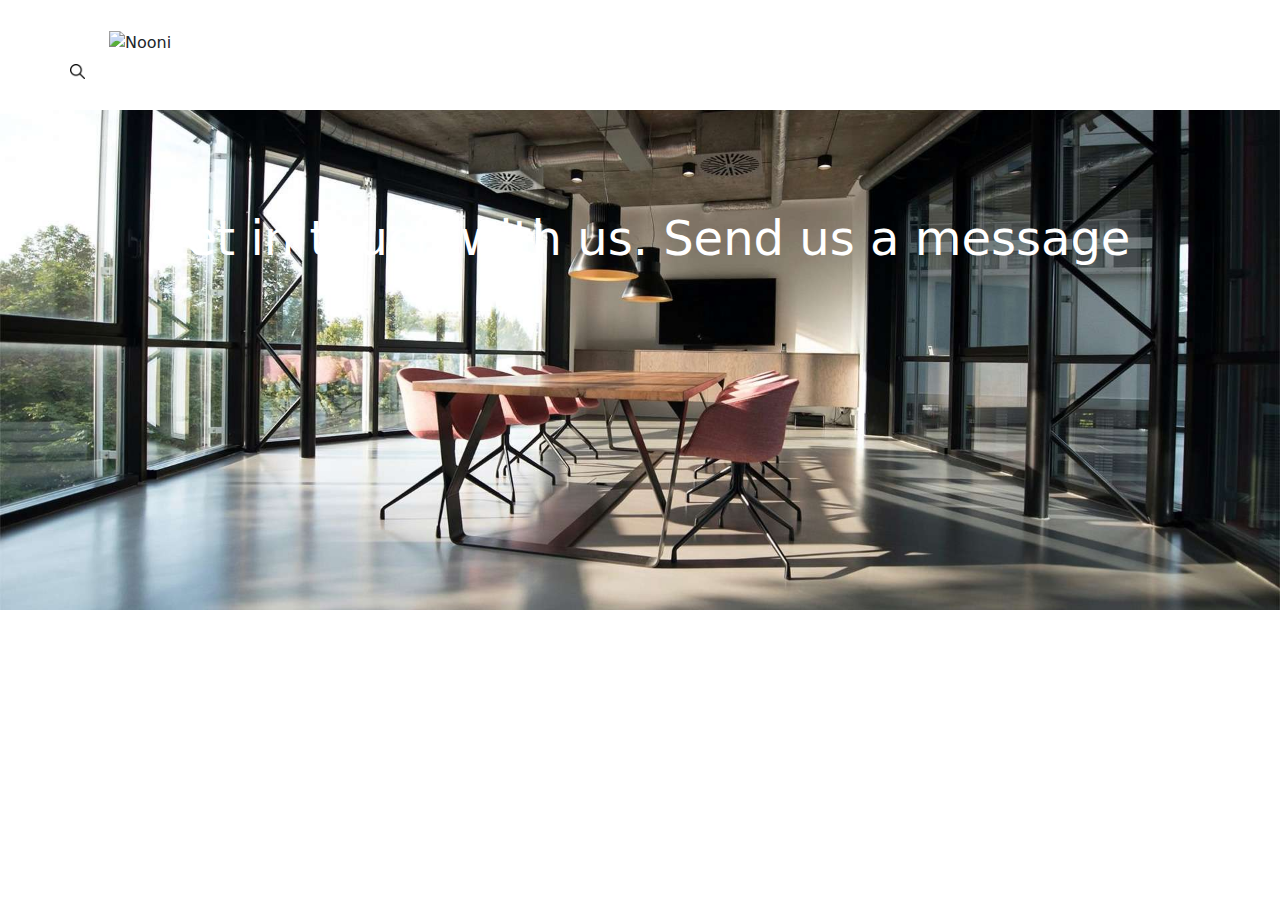
==== index.html @ 70a3d299 "first commit" ====
<!DOCTYPE html>
<html lang="en">

<head>
    <meta charset="UTF-8">
    <meta name="viewport" content="width=device-width, initial-scale=1.0">
    <title>this is my first page</title>
   
    <link href="https://cdn.jsdelivr.net/npm/bootstrap@5.3.3/dist/css/bootstrap.min.css" rel="stylesheet" integrity="sha384-QWTKZyjpPEjISv5WaRU9OFeRpok6YctnYmDr5pNlyT2bRjXh0JMhjY6hW+ALEwIH" crossorigin="anonymous">
    <script src="https://cdn.jsdelivr.net/npm/bootstrap@5.3.3/dist/js/bootstrap.bundle.min.js" integrity="sha384-YvpcrYf0tY3lHB60NNkmXc5s9fDVZLESaAA55NDzOxhy9GkcIdslK1eN7N6jIeHz" crossorigin="anonymous"></script>
    <link
    rel="stylesheet"
    href="https://cdnjs.cloudflare.com/ajax/libs/animate.css/4.1.1/animate.min.css" />
   <link rel="stylesheet" href="./assets/golobil.css">
    <link rel="stylesheet" href="./assets/index.css">
</head>
    <body >
        <!-- header start -->
          <div class="header-middle">
            <header class=" container d-flex gap-4 " style="padding: 31px 0; " >    
              <!--header left--> 
              <div class="header-left ">
                  <!--menu-icon start-->
                  <div class="menu-icon ">
                    <img src="./menu-iconassets/imgs/menu.png" style="width: 15;" alt=""

                     data-bs-toggle="offcanvas"
                      href="#offcanvasExample" 
                      role="button"
                       aria-controls="offcanvasExample" >
                   
                     <!-- </a> Link with href</a>  -->
                     
                     <div class="offcanvas offcanvas-start" 
                     style="padding: 190px 68px 190px 68px;"
                      tabindex="-1" 
                      id="offcanvasExample"
                       aria-labelledby="offcanvasExampleLabel position-static">
       
                         <nav>
                           <a href="">Home</a>
                           <a href="">Shop</a>
                           <a href="">product</a>
                           <a href="">about us</a>
                           <a href="">contact us</a>
                       </nav>
                     </div>
                  </div>
                  <!--menu-icon end-->
      
                    <!--search start-->
                    <div class="search-icon">
                      <img src="./assets/imgs/loupe.png "width="15" height="15" class="mt-2"
                      
                      type="button"
                       data-bs-toggle="offcanvas" 
                       data-bs-target="#offcanvasRight"
                        aria-controls="offcanvasRight">
                     
                      <div class="offcanvas offcanvas-end d-flex " style="padding: 50px;"  tabindex="-1" id="offcanvasRight" aria-labelledby="offcanvasRightLabel">
                        <div class="offcanvas-header">
                          <h5 class="offcanvas-title " id="offcanvasRightLabel">Search for products (0)</h5>
                          <button type="button" class="btn-close"  data-bs-dismiss="offcanvas" aria-label="Close"></button>
                        </div>
                        <div class="offcanvas-body " >
                          <input type="text" class=""  style="width: 100%;"
                           placeholder="Search for products..." >
                        </div>
                      </div>
                    </div>
                   
                   <!--search end-->
              </div>
            
    
                  <!--h1 > nooni-->
                  <img src="https://nooni-be87.kxcdn.com/nooni/wp-content/themes/nooni/images/logo.png"width="100" alt="Nooni" title="Nooni" class="normal-logo">
    
            </header>
             <!-- header end -->
          </div>
      

            <!--section one start-->
            <div class="col-12 position-absolute  " id="sectionOne" style="height: 500px;">
                <h2 class="d-flex justify-content-center position-static" style="color: rgb(255, 255, 255) ; font-size: 48px;;padding: 100px;"  >Get in touch with us. Send us a message</h2>
            </div>
    </body>
</html>
but
---- assets/golobil.css ----
@import url('https://fonts.googleapis.com/css2?family=Inter:ital,opsz,wght@0,14..32,100..900;1,14..32,100..900&display=swap');

*{
margin: 0;
padding: 0;
box-sizing: border-box;
}
body{
    min-height: 100vh;
}
---- assets/index.css ----
#sectionOne{
    background-image: url(../assets/imgs/about-2.jpg);
    background-size: cover;
    background-position: 50%;
    background-repeat: no-repeat;
}
#offcanvasRightLabel{
    font-size: 15px;
    font-family: Inter;
}
nav{
    display: flex;
    flex-direction: column;
    flex-wrap: wrap;
    align-content: flex-start;
    gap: 20px;
    font-family: "Inter", serif;
    color: rgb(163, 23, 23);
    font-size: 24px;

}
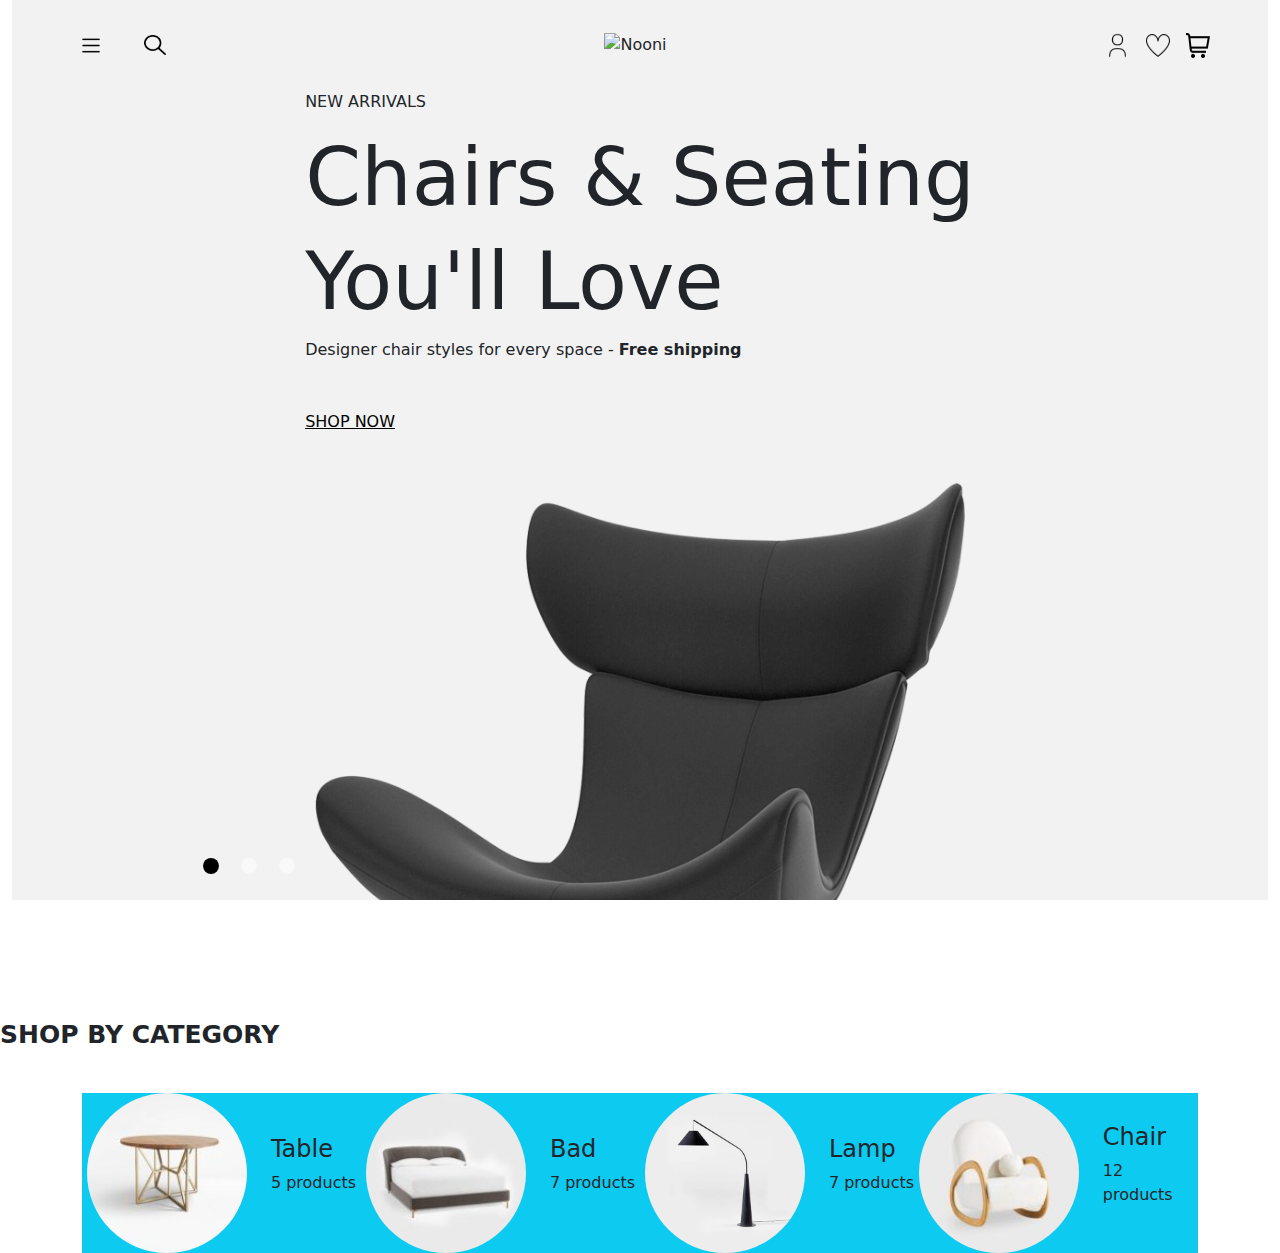
==== commit 71319efe: "commit" ====
--- a/index.html
+++ b/index.html
@@ -15,29 +15,31 @@
     <link rel="stylesheet" href="./assets/index.css">
 </head>
     <body >
+      <div class="top container-fluid col-12">
+
         <!-- header start -->
-          <div class="header-middle">
-            <header class=" container d-flex gap-4 " style="padding: 31px 0; " >    
+          <div class="header-middle d-flex flex-wrap " style="background-color: #f2f2f2;"  >
+            <header class=" container d-flex align-items-center justify-content-between gap-4 " style="padding: 31px 0; position: sticky; width: 100%; height: 10vh; z-index: 50;" >    
               <!--header left--> 
-              <div class="header-left ">
+              <div class="header-left d-flex " style="gap: 2rem;">
                   <!--menu-icon start-->
-                  <div class="menu-icon ">
-                    <img src="./menu-iconassets/imgs/menu.png" style="width: 15;" alt=""
+                  <div class="menu-icon  ">
+                    <img src="./assets/imgs/menu.png" width="42" height="37" alt=""
 
                      data-bs-toggle="offcanvas"
-                      href="#offcanvasExample" 
+                      href="#offcanvasExample"  
                       role="button"
                        aria-controls="offcanvasExample" >
                    
                      <!-- </a> Link with href</a>  -->
                      
                      <div class="offcanvas offcanvas-start" 
-                     style="padding: 190px 68px 190px 68px;"
+                     style="padding: 190px 68px 190px 68px; z-index: 5000;"
                       tabindex="-1" 
                       id="offcanvasExample"
                        aria-labelledby="offcanvasExampleLabel position-static">
        
-                         <nav>
+                         <nav class="text-decoration-none">
                            <a href="">Home</a>
                            <a href="">Shop</a>
                            <a href="">product</a>
@@ -50,7 +52,7 @@
       
                     <!--search start-->
                     <div class="search-icon">
-                      <img src="./assets/imgs/loupe.png "width="15" height="15" class="mt-2"
+                      <img src="./assets/imgs/loupe.png "width="22" height="20" class="mt-2"
                       
                       type="button"
                        data-bs-toggle="offcanvas" 
@@ -71,20 +73,177 @@
                    
                    <!--search end-->
               </div>
+                  <!--header left end-->
+
+                 <!--h1 > nooni-->
+                 <div class="logo">
+                  <img src="https://nooni-be87.kxcdn.com/nooni/wp-content/themes/nooni/images/logo.png"width="160px" alt="Nooni" title="Nooni" class="">
+
+                </div>
+                  <!--header right--> 
+                  <div class="header-right d-flex" style="gap: 1rem;">
             
-    
-                  <!--h1 > nooni-->
-                  <img src="https://nooni-be87.kxcdn.com/nooni/wp-content/themes/nooni/images/logo.png"width="100" alt="Nooni" title="Nooni" class="normal-logo">
-    
+                    <div class="account-control">
+                      <img src="./assets/imgs/user.png" style="width: 25px;" 
+                      
+                       class="dropdown"
+                       type="" class="" 
+                        data-bs-toggle="dropdown" 
+                        aria-expanded="false"
+                         data-bs-auto-close="outside"
+
+                        data-bs-toggle="dropdown" 
+                        aria-expanded="false"
+                         data-bs-auto-close="outside">
+
+                    
+                        <form class="dropdown-menu p-4">
+                          <div class="mb-2">
+                            <label for="exampleDropdownFormEmail2" class="form-label "></label>
+                            <input type="email" class="form-control" id="exampleDropdownFormEmail2" placeholder="Username or email address">
+                          </div>
+                          <div class="mb-2">
+                            <label for="exampleDropdownFormPassword2" class="form-label"></label>
+                            <input type="password" class="form-control" id="exampleDropdownFormPassword2" placeholder="Password">
+                          </div>
+                          <div class="mb-2 d-flex align-items-center justify-content-between">
+                            <button type="submit" class="btn btn-dark sign-in">Sign in</button>
+                            <div class="form-check" style="padding-left: 4rem;">
+                              <input type="checkbox" class="form-check-input p-2" id="dropdownCheck2">
+                              <label class="form-check-label p-0" for="dropdownCheck2">
+                                Remember me
+                              </label>
+                            </div>
+                          </div>
+                        </form>  
+                      </div>
+                      <img src="./assets/imgs/heart.png" alt="">
+                      <img src="./assets/imgs/shopping-cart.png" alt="">
+                    </div>
+                 
             </header>
+        
+          </div>
              <!-- header end -->
+              <!--sectionOne start -->
+             <div class="  sectionOne col-12 " style="background-color: #f2f2f2; height: 90vh; margin-bottom: 120px;" >
+              <div id="carouselExampleIndicators" class="  container-fluid  carousel slide " style="height: 100%; ">
+                <div class="carousel-indicators gap-3 ">
+                  <button type="button" data-bs-target="#carouselExampleIndicators" data-bs-slide-to="0" class="active" aria-current="true" aria-label="Slide 1"></button>
+                  <button type="button" data-bs-target="#carouselExampleIndicators" data-bs-slide-to="1" aria-label="Slide 2"></button>
+                  <button type="button" data-bs-target="#carouselExampleIndicators" data-bs-slide-to="2" aria-label="Slide 3"></button>
+                </div>
+                <div class="carousel-inner col-12 " style="height: 100%;" >
+                  <div class="carousel-item active" style="height: 100%;">
+                    <div class="col-12   d-flex flex-wrap align-items-center justify-content-center gap-5 " style="background-color: #f2f2f2; height: 100%;" > 
+                      <div class="leftDiv " style="background-color: #f2f2f2;">
+                        <p>NEW ARRIVALS</p>
+                        <H1 style="font-size: 5rem;">Chairs & Seating </H1> <h1 style="font-size: 5rem;">You'll Love</h1>
+                        <p style="margin-bottom: 3rem;">Designer chair styles for every space - <span style="font-weight: 700;">Free shipping</span></p>
+                        <a href="" style="color: black;">SHOP  NOW</a>
+                      </div>
+                      
+
+                        <img  style="height: 636px; object-fit: contain;" src="./assets/imgs/slide-1-home1-2.png" alt="">
+              
+                    </div>
+                    <!-- <img src="..." class="d-block w-100" alt="..."> -->
+                  </div>
+                  <div class="carousel-item" style="height: 100%;">
+                    <div class="col-12  bg-danger d-flex flex-wrap align-items-center justify-content-center gap-5 " style="height: 100%;"> 
+                      <div class="liftDiv2 bg-info">
+                        <p>SALE OFF 30 %</p>
+                        <H1 style="font-size: 5rem;">Lamps & Lighting </H1> <h1 style="font-size: 5rem;">Great Low prices</h1>
+                        <p style="margin-bottom: 3rem;">free standard shipping <span style="font-weight: 700;">with $35</span></p>
+                        <a href="" style="color: black;">SHOP  NOW</a>
+                      </div>
+                      <img style="height: 681px; object-fit: contain;" src="./assets/imgs/slide-2-home1-1.png" alt="">
+                    </div>
+                 
+                  </div>
+                  <div class="carousel-item" style="height: 100%;">
+                    <div class="col-12  bg-danger d-flex flex-wrap align-items-center justify-content-center gap-5 " style="height: 100%;"> 
+                      <div class="liftDiv3 bg-info">
+                        <p>SALE OFF 25 %</p>
+                        <H1 style="font-size: 5rem;">Discover Living </H1> <h1 style="font-size: 5rem;">Room Tables</h1>
+                        <p style="margin-bottom: 3rem;">free standard shipping <span style="font-weight: 700;">with $45</span></p>
+                        <a href="" style="color: black;">SHOP  NOW</a>
+                      </div>
+                      <img style="height: 420px; object-fit: contain;" src="./assets/imgs/slide-3-home1-1.png" alt="">
+                    </div>
+                    <!-- <img src="..." class="d-block w-100" alt="..."> -->
+                  </div>
+                </div>
+              
+              </div>
+            </div>
+            <!--sectionOne end -->
+      </div>
+             <!--sectionTOW start -->
+             <div class="sectionTow  " >
+             <!-- <div class="h3">  <h3>SHOP BY CATEGORY</h3>  </div> -->
+              <h1 style="margin-bottom: 43px; font-size: 25px; font-weight: 700;">SHOP BY CATEGORY</h1>
+
+         <div class="container">
+          <div class=" d-flex align-items-center justify-content-center flex-wrap bg-info">
+            <div class="col-4 col-md-3 ">
+             <div class="table d-flex align-items-center justify-content-center m-0 gap-4">
+               <img src="./assets/imgs/table-150x150.jpg" alt="" style="  border-radius: 50%; width: 160px; ">
+              <div>
+               <h4>Table</h4>
+               <p> 5 products</p>
+              </div>
+               
+             </div>
+            </div>
+          <div class="col-4 col-md-3">
+           <div class="Bed d-flex align-items-center justify-content-center  gap-4">
+             <img src="./assets/imgs/bed-150x150.jpg" alt="" style="border-radius: 50%; width: 160px; ">
+            <div>
+             <h4>Bad</h4>
+             <p> 7 products</p>
+            </div>
+             
+           </div>
           </div>
-      
-
-            <!--section one start-->
-            <div class="col-12 position-absolute  " id="sectionOne" style="height: 500px;">
-                <h2 class="d-flex justify-content-center position-static" style="color: rgb(255, 255, 255) ; font-size: 48px;;padding: 100px;"  >Get in touch with us. Send us a message</h2>
-            </div>
+          <div class="col-4 col-md-3">
+           <div class="lamp d-flex align-items-center justify-content-center  gap-4">
+             <img src="./assets/imgs/lamp-1.jpg" alt="" style="border-radius: 50%; width: 160px; ">
+             <div>
+               <h4>Lamp</h4>
+             <p>7 products</p>
+             </div>
+             
+           </div>
+          </div>
+        <div class="col-4 col-md-3">
+         <div class="chair d-flex align-items-center justify-content-center gap-4">
+           <img src="./assets/imgs/chair-1-150x150.jpg" alt="" style="border-radius: 50%; width: 160px; ">
+           <div>
+             <h4>Chair</h4>
+           <p>12 products</p>
+           </div>
+           
+         </div>   
+        </div>
+            </div>
+         </div>
+              
+             </div>
+               <!--sectionTOW end -->
+
+               <!--sectionThree start -->
+             <section class="sectionthree bg-info container d-flex">
+              <div class="left">
+                <div class="topleft">
+
+                </div>
+
+                <div class="botoonleft"></div>
+              </div>
+
+              <div class="right"></div>
+             </section>
     </body>
 </html>
-but+
--- a/assets/index.css
+++ b/assets/index.css
@@ -17,6 +17,16 @@
     font-family: "Inter", serif;
     color: rgb(163, 23, 23);
     font-size: 24px;
-
 }
 
+.carousel-indicators{justify-content: flex-start !important;}
+
+.carousel-indicators button {
+ width: 1rem !important;
+ height: 1rem !important;
+ border-radius: 50% !important;
+}
+
+.carousel-indicators button.active{
+    background-color: black !important;
+}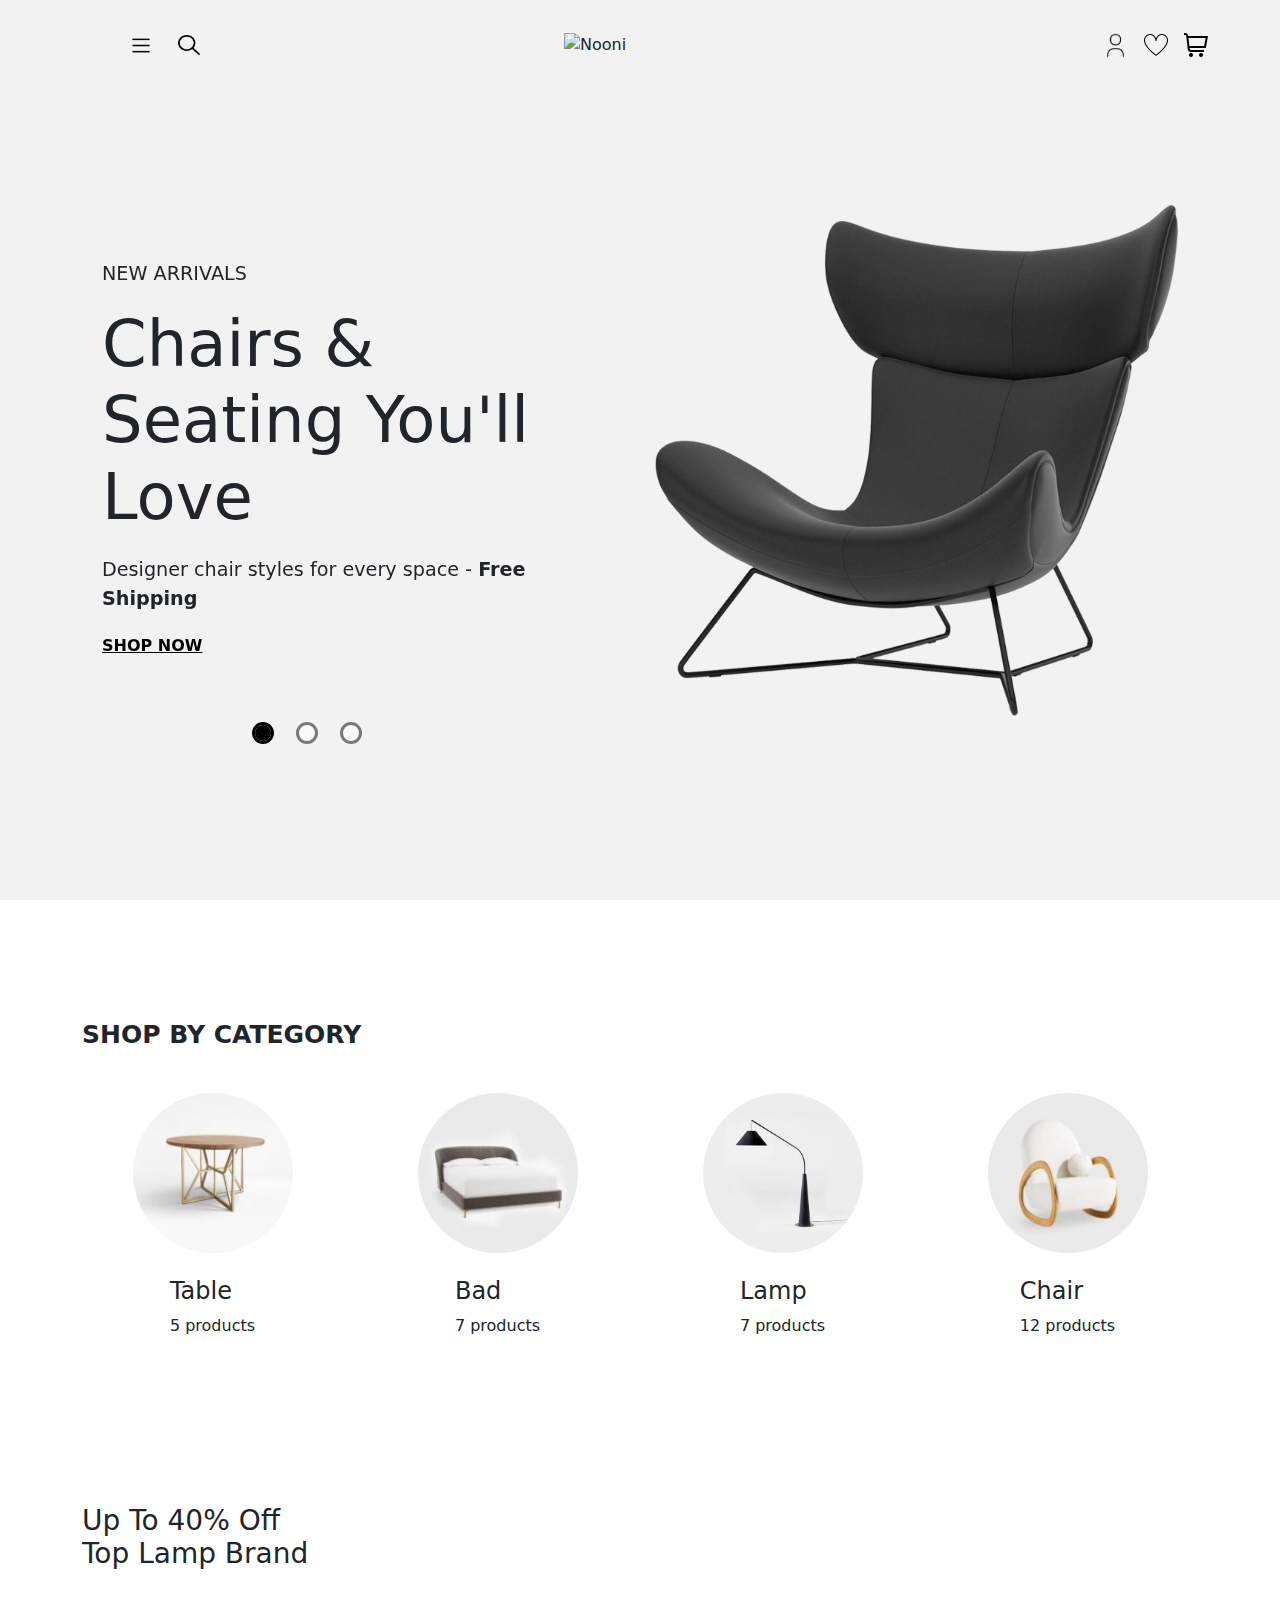
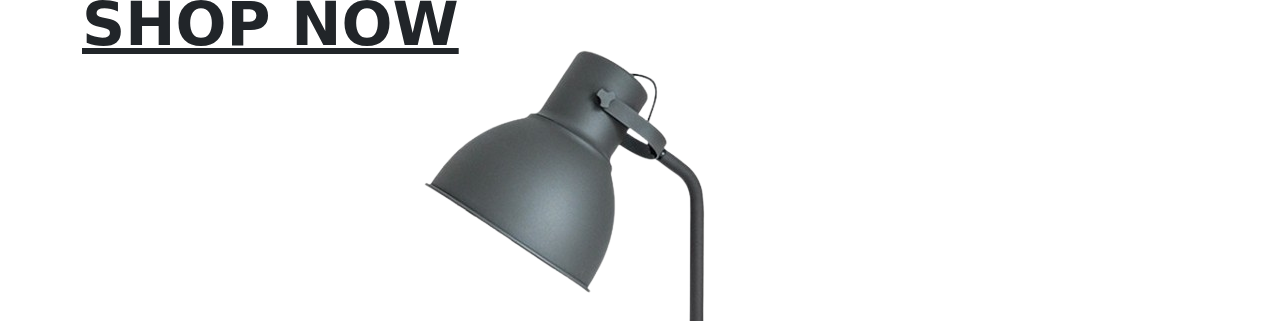
==== commit 013d54a4: "laft" ====
--- a/index.html
+++ b/index.html
@@ -1,249 +1,402 @@
 <!DOCTYPE html>
 <html lang="en">
-
-<head>
-    <meta charset="UTF-8">
-    <meta name="viewport" content="width=device-width, initial-scale=1.0">
+  <head>
+    <meta charset="UTF-8" />
+    <meta name="viewport" content="width=device-width, initial-scale=1.0" />
     <title>this is my first page</title>
+
+    <link
+      href="https://cdn.jsdelivr.net/npm/bootstrap@5.3.3/dist/css/bootstrap.min.css"
+      rel="stylesheet"
+      integrity="sha384-QWTKZyjpPEjISv5WaRU9OFeRpok6YctnYmDr5pNlyT2bRjXh0JMhjY6hW+ALEwIH"
+      crossorigin="anonymous"
+    />
+    <script
+      src="https://cdn.jsdelivr.net/npm/bootstrap@5.3.3/dist/js/bootstrap.bundle.min.js"
+      integrity="sha384-YvpcrYf0tY3lHB60NNkmXc5s9fDVZLESaAA55NDzOxhy9GkcIdslK1eN7N6jIeHz"
+      crossorigin="anonymous"
+    ></script>
+    <link
+      rel="stylesheet"
+      href="https://cdnjs.cloudflare.com/ajax/libs/animate.css/4.1.1/animate.min.css"
+    />
+    <link rel="stylesheet" href="./assets/golobil.css" />
+    <link rel="stylesheet" href="./assets/index.css" />
+  </head>
+  <body >
+    <div class="sticky-top " >
+      <!-- header start -->
+      <div
+        class="header-middle d-flex flex-wrap  "
+        style="background-color: #f2f2f2;"
+      >
+        <header id="heeder"
+          class=" container d-flex align-items-center justify-content-between gap-4  " >
+          <!--header left-->
+          <div class=" left col-4 col-md-3 col-lg-4 d-flex justify-content-start align-i" style="gap: 1rem">
+            <!--menu-icon start-->
+            <div class="menu-icon">
+              <img
+                src="./assets/imgs/menu.png"
+                width="42"
+                height="37"
+                alt=""
+                data-bs-toggle="offcanvas"
+                href="#offcanvasExample"
+                role="button"
+                aria-controls="offcanvasExample"
+              />
+              <!-- </a> Link with href</a>  -->
+              
+              
+              <div
+              class="offcanvas offcanvas-start"
+              style="padding: 190px 68px 190px 68px; z-index: 5000"
+              tabindex="-1"
+              id="offcanvasExample"
+              aria-labelledby="offcanvasExampleLabel position-static"
+              >
+              
+              <div class="offcanvas-header">
+                <button
+                  type="button"
+                  class="btn-close"
+                  data-bs-dismiss="offcanvas"
+                  aria-label="Close"
+                ></button>
+              </div>
+                <nav class="text-decoration-none">
+                  <a class="text-dark" href="">Home</a>
+                  <a class="text-dark" href="">Shop</a>
+                  <a class="text-dark" href="">product</a>
+                  <a class="text-dark" href="">about us</a>
+                  <a class="text-dark" href="">contact us</a>
+                </nav>
+              </div>
+            </div>
+            <!--menu-icon end-->
+
+            <!--search start-->
+            <div class="search-icon">
+              <img
+                src="./assets/imgs/loupe.png "
+                width="22"
+                height="20"
+                class="mt-2"
+                type="button"
+                data-bs-toggle="offcanvas"
+                data-bs-target="#offcanvasRight"
+                aria-controls="offcanvasRight"
+              />
+
+              <div
+                class="offcanvas offcanvas-end d-flex"
+                style="padding: 50px"
+                tabindex="-1"
+                id="offcanvasRight"
+                aria-labelledby="offcanvasRightLabel"
+              >
+                <div class="offcanvas-header">
+                  <h5 class="offcanvas-title" id="offcanvasRightLabel">
+                    Search for products (0)
+                  </h5>
+                  <button
+                    type="button"
+                    class="btn-close"
+                    data-bs-dismiss="offcanvas"
+                    aria-label="Close"
+                  ></button>
+                </div>
+                <div class="offcanvas-body">
+                  <input
+                    type="text"
+                    class=""
+                    style="width: 100%"
+                    placeholder="Search for products..."
+                  />
+                </div>
+              </div>
+            </div>
+
+            <!--search end-->
+          </div>
+          <!--header left end-->
+
+        <!--header center-->
+          <div class="logo col-4 col-md-6 col-lg-4 d-flex justify-content-center align-items-center">
+            <img
+              src="https://nooni-be87.kxcdn.com/nooni/wp-content/themes/nooni/images/logo.png"
+              width="200"
+              alt="Nooni"
+              title="Nooni"
+              class="img-fluid"
+            />
+          </div>
+          <!--header right-->
+          <div class="right col-4 col-md-3 col-lg-4 d-flex justify-content-end align-items-center gap-3">
+            <div class="account-control d-none d-md-flex d-lg-flex">
+              <img
+                src="./assets/imgs/user.png"
+                style="width: 25px"
+                class="dropdown"
+                type=""
+                class=""
+                data-bs-toggle="dropdown"
+                aria-expanded="false"
+                data-bs-auto-close="outside"
+                data-bs-toggle="dropdown"
+                aria-expanded="false"
+                data-bs-auto-close="outside"
+              />
+
+              <form class="dropdown-menu p-4">
+                <div class="mb-2">
+                  <label
+                    for="exampleDropdownFormEmail2"
+                    class="form-label"
+                  ></label>
+                  <input
+                    type="email"
+                    class="form-control"
+                    id="exampleDropdownFormEmail2"
+                    placeholder="Username or email address"
+                  />
+                </div>
+                <div class="mb-2">
+                  <label
+                    for="exampleDropdownFormPassword2"
+                    class="form-label"
+                  ></label>
+                  <input
+                    type="password"
+                    class="form-control"
+                    id="exampleDropdownFormPassword2"
+                    placeholder="Password"
+                  />
+                </div>
+                <div
+                  class="mb-2 d-flex align-items-center justify-content-between"
+                >
+                  <button type="submit" class="btn btn-dark sign-in">
+                    Sign in
+                  </button>
+                  <div class="form-check" style="padding-left: 4rem">
+                    <input
+                      type="checkbox"
+                      class="form-check-input p-2"
+                      id="dropdownCheck2"
+                    />
+                    <label class="form-check-label p-0" for="dropdownCheck2">
+                      Remember me
+                    </label>
+                  </div>
+                </div>
+              </form>
+            </div>
+            <img src="./assets/imgs/heart.png" alt="" />
+            <img src="./assets/imgs/shopping-cart.png" alt="" />
+          </div>
+        </header>
+      </div>
+    </div>
+    <div class="top container-fluid p-0 " style="background-color: #f2f2f2;">
+      <!-- header end -->
+      <!--sectionOne start -->
+      <section  class="sectionOne container">
+        <div 
+          id="carouselExampleIndicators"
+          class="carousel slide d-flex"
+          data-bs-ride="carousel" >
+
+          <div class="carousel-indicators gap-3 position-absolute bottom-0 left-0">
+            <button
+              type="button"
+              data-bs-target="#carouselExampleIndicators"
+              data-bs-slide-to="0"
+              class="active"
+              aria-current="true"
+              style="border: 3px solid rgb(0, 0, 0)"
+              aria-label="Slide 1"
+            ></button>
+            <button
+              type="button"
+              data-bs-target="#carouselExampleIndicators"
+              data-bs-slide-to="1"
+              style="border: 3px solid rgb(0, 0, 0)"
+              aria-label="Slide 2"
+            ></button>
+            <button
+              type="button"
+              data-bs-target="#carouselExampleIndicators"
+              data-bs-slide-to="2"
+              style="border: 3px solid rgb(0, 0, 0)"
+              aria-label="Slide 3"
+            ></button>
+          </div>
+  
+          <div class="carousel-inner d-flex align-items-center mt-5">
+            <div class="carousel-item active">
+              <div class="carousel-content">
+                <div class="carousel-text">
+                  <h2>NEW ARRIVALS</h2>
+                  <h1>Chairs & Seating You'll Love</h1>
+                  <p>
+                    Designer chair styles for every space -
+                    <span>Free Shipping</span>
+                  </p>
+                  <a href="#" class="text-black">SHOP NOW</a>
+                </div>
+                <div class="carousel-image">
+                  <img
+                    src="./assets/imgs/slide-1-home1-2.png"
+                    alt="Slide 1"  />
+                </div>
+              </div>
+            </div>
+  
+            <div class="carousel-item">
+              <div class="carousel-content">
+                <div class="carousel-text">
+                  <h2>NEW ARRIVALS</h2>
+                  <h1>Chairs & Seating You'll Love</h1>
+                  <p>
+                    Designer chair styles for every space -
+                    <span>Free Shipping</span>
+                  </p>
+                  <a href="#" class="text-black">SHOP NOW</a>
+                </div>
+                <div class="carousel-image">
+                  <img
+                    src="./assets/imgs/slide-2-home1-1.png"
+                    alt="Slide 1"
+                  />
+                </div>
+              </div>
+            </div>
+  
+            <div class="carousel-item">
+              <div class="carousel-content">
+                <div class="carousel-text">
+                  <h2>NEW ARRIVALS</h2>
+                  <h1>Chairs & Seating You'll Love</h1>
+                  <p>
+                    Designer chair styles for every space -
+                    <span>Free Shipping</span>
+                  </p>
+                  <a href="#" class="text-black">SHOP NOW</a>
+                </div>
+                <div class="carousel-image">
+                  <img
+                    src="./assets/imgs/slide-3-home1-1.png"
+                    alt="Slide 1"
+                  />
+                </div>
+              </div>
+            </div>
+          </div>
+        </div>
+      </section>
+    </div>
+      <!--sectionOne end -->
    
-    <link href="https://cdn.jsdelivr.net/npm/bootstrap@5.3.3/dist/css/bootstrap.min.css" rel="stylesheet" integrity="sha384-QWTKZyjpPEjISv5WaRU9OFeRpok6YctnYmDr5pNlyT2bRjXh0JMhjY6hW+ALEwIH" crossorigin="anonymous">
-    <script src="https://cdn.jsdelivr.net/npm/bootstrap@5.3.3/dist/js/bootstrap.bundle.min.js" integrity="sha384-YvpcrYf0tY3lHB60NNkmXc5s9fDVZLESaAA55NDzOxhy9GkcIdslK1eN7N6jIeHz" crossorigin="anonymous"></script>
-    <link
-    rel="stylesheet"
-    href="https://cdnjs.cloudflare.com/ajax/libs/animate.css/4.1.1/animate.min.css" />
-   <link rel="stylesheet" href="./assets/golobil.css">
-    <link rel="stylesheet" href="./assets/index.css">
-</head>
-    <body >
-      <div class="top container-fluid col-12">
-
-        <!-- header start -->
-          <div class="header-middle d-flex flex-wrap " style="background-color: #f2f2f2;"  >
-            <header class=" container d-flex align-items-center justify-content-between gap-4 " style="padding: 31px 0; position: sticky; width: 100%; height: 10vh; z-index: 50;" >    
-              <!--header left--> 
-              <div class="header-left d-flex " style="gap: 2rem;">
-                  <!--menu-icon start-->
-                  <div class="menu-icon  ">
-                    <img src="./assets/imgs/menu.png" width="42" height="37" alt=""
-
-                     data-bs-toggle="offcanvas"
-                      href="#offcanvasExample"  
-                      role="button"
-                       aria-controls="offcanvasExample" >
-                   
-                     <!-- </a> Link with href</a>  -->
-                     
-                     <div class="offcanvas offcanvas-start" 
-                     style="padding: 190px 68px 190px 68px; z-index: 5000;"
-                      tabindex="-1" 
-                      id="offcanvasExample"
-                       aria-labelledby="offcanvasExampleLabel position-static">
-       
-                         <nav class="text-decoration-none">
-                           <a href="">Home</a>
-                           <a href="">Shop</a>
-                           <a href="">product</a>
-                           <a href="">about us</a>
-                           <a href="">contact us</a>
-                       </nav>
-                     </div>
-                  </div>
-                  <!--menu-icon end-->
-      
-                    <!--search start-->
-                    <div class="search-icon">
-                      <img src="./assets/imgs/loupe.png "width="22" height="20" class="mt-2"
-                      
-                      type="button"
-                       data-bs-toggle="offcanvas" 
-                       data-bs-target="#offcanvasRight"
-                        aria-controls="offcanvasRight">
-                     
-                      <div class="offcanvas offcanvas-end d-flex " style="padding: 50px;"  tabindex="-1" id="offcanvasRight" aria-labelledby="offcanvasRightLabel">
-                        <div class="offcanvas-header">
-                          <h5 class="offcanvas-title " id="offcanvasRightLabel">Search for products (0)</h5>
-                          <button type="button" class="btn-close"  data-bs-dismiss="offcanvas" aria-label="Close"></button>
-                        </div>
-                        <div class="offcanvas-body " >
-                          <input type="text" class=""  style="width: 100%;"
-                           placeholder="Search for products..." >
-                        </div>
-                      </div>
-                    </div>
-                   
-                   <!--search end-->
-              </div>
-                  <!--header left end-->
-
-                 <!--h1 > nooni-->
-                 <div class="logo">
-                  <img src="https://nooni-be87.kxcdn.com/nooni/wp-content/themes/nooni/images/logo.png"width="160px" alt="Nooni" title="Nooni" class="">
-
-                </div>
-                  <!--header right--> 
-                  <div class="header-right d-flex" style="gap: 1rem;">
-            
-                    <div class="account-control">
-                      <img src="./assets/imgs/user.png" style="width: 25px;" 
-                      
-                       class="dropdown"
-                       type="" class="" 
-                        data-bs-toggle="dropdown" 
-                        aria-expanded="false"
-                         data-bs-auto-close="outside"
-
-                        data-bs-toggle="dropdown" 
-                        aria-expanded="false"
-                         data-bs-auto-close="outside">
-
-                    
-                        <form class="dropdown-menu p-4">
-                          <div class="mb-2">
-                            <label for="exampleDropdownFormEmail2" class="form-label "></label>
-                            <input type="email" class="form-control" id="exampleDropdownFormEmail2" placeholder="Username or email address">
-                          </div>
-                          <div class="mb-2">
-                            <label for="exampleDropdownFormPassword2" class="form-label"></label>
-                            <input type="password" class="form-control" id="exampleDropdownFormPassword2" placeholder="Password">
-                          </div>
-                          <div class="mb-2 d-flex align-items-center justify-content-between">
-                            <button type="submit" class="btn btn-dark sign-in">Sign in</button>
-                            <div class="form-check" style="padding-left: 4rem;">
-                              <input type="checkbox" class="form-check-input p-2" id="dropdownCheck2">
-                              <label class="form-check-label p-0" for="dropdownCheck2">
-                                Remember me
-                              </label>
-                            </div>
-                          </div>
-                        </form>  
-                      </div>
-                      <img src="./assets/imgs/heart.png" alt="">
-                      <img src="./assets/imgs/shopping-cart.png" alt="">
-                    </div>
-                 
-            </header>
+    <!--sectionTOW start -->
+    <section>
+      <div class="sectionTow container ">
         
-          </div>
-             <!-- header end -->
-              <!--sectionOne start -->
-             <div class="  sectionOne col-12 " style="background-color: #f2f2f2; height: 90vh; margin-bottom: 120px;" >
-              <div id="carouselExampleIndicators" class="  container-fluid  carousel slide " style="height: 100%; ">
-                <div class="carousel-indicators gap-3 ">
-                  <button type="button" data-bs-target="#carouselExampleIndicators" data-bs-slide-to="0" class="active" aria-current="true" aria-label="Slide 1"></button>
-                  <button type="button" data-bs-target="#carouselExampleIndicators" data-bs-slide-to="1" aria-label="Slide 2"></button>
-                  <button type="button" data-bs-target="#carouselExampleIndicators" data-bs-slide-to="2" aria-label="Slide 3"></button>
-                </div>
-                <div class="carousel-inner col-12 " style="height: 100%;" >
-                  <div class="carousel-item active" style="height: 100%;">
-                    <div class="col-12   d-flex flex-wrap align-items-center justify-content-center gap-5 " style="background-color: #f2f2f2; height: 100%;" > 
-                      <div class="leftDiv " style="background-color: #f2f2f2;">
-                        <p>NEW ARRIVALS</p>
-                        <H1 style="font-size: 5rem;">Chairs & Seating </H1> <h1 style="font-size: 5rem;">You'll Love</h1>
-                        <p style="margin-bottom: 3rem;">Designer chair styles for every space - <span style="font-weight: 700;">Free shipping</span></p>
-                        <a href="" style="color: black;">SHOP  NOW</a>
-                      </div>
-                      
-
-                        <img  style="height: 636px; object-fit: contain;" src="./assets/imgs/slide-1-home1-2.png" alt="">
-              
-                    </div>
-                    <!-- <img src="..." class="d-block w-100" alt="..."> -->
-                  </div>
-                  <div class="carousel-item" style="height: 100%;">
-                    <div class="col-12  bg-danger d-flex flex-wrap align-items-center justify-content-center gap-5 " style="height: 100%;"> 
-                      <div class="liftDiv2 bg-info">
-                        <p>SALE OFF 30 %</p>
-                        <H1 style="font-size: 5rem;">Lamps & Lighting </H1> <h1 style="font-size: 5rem;">Great Low prices</h1>
-                        <p style="margin-bottom: 3rem;">free standard shipping <span style="font-weight: 700;">with $35</span></p>
-                        <a href="" style="color: black;">SHOP  NOW</a>
-                      </div>
-                      <img style="height: 681px; object-fit: contain;" src="./assets/imgs/slide-2-home1-1.png" alt="">
-                    </div>
-                 
-                  </div>
-                  <div class="carousel-item" style="height: 100%;">
-                    <div class="col-12  bg-danger d-flex flex-wrap align-items-center justify-content-center gap-5 " style="height: 100%;"> 
-                      <div class="liftDiv3 bg-info">
-                        <p>SALE OFF 25 %</p>
-                        <H1 style="font-size: 5rem;">Discover Living </H1> <h1 style="font-size: 5rem;">Room Tables</h1>
-                        <p style="margin-bottom: 3rem;">free standard shipping <span style="font-weight: 700;">with $45</span></p>
-                        <a href="" style="color: black;">SHOP  NOW</a>
-                      </div>
-                      <img style="height: 420px; object-fit: contain;" src="./assets/imgs/slide-3-home1-1.png" alt="">
-                    </div>
-                    <!-- <img src="..." class="d-block w-100" alt="..."> -->
-                  </div>
-                </div>
-              
-              </div>
-            </div>
-            <!--sectionOne end -->
+        <h1 class="titleSC2 text-center text-md-start" >
+          SHOP BY CATEGORY
+        </h1>
+        <div class="row align-items-center">
+          <div class="col-6 col-md-3">
+            <div
+              class="d-flex flex-wrap align-items-center justify-content-center m-0 gap-4"
+            >
+              <img
+                src="./assets/imgs/table-150x150.jpg"
+                alt=""
+                style="border-radius: 50%; width: 160px"
+              />
+              <div>
+                <h4>Table</h4>
+                <p>5 products</p>
+              </div>
+            </div>
+          </div>
+          <div class="col-6 col-md-3">
+            <div
+              class="d-flex flex-wrap align-items-center justify-content-center gap-4"
+            >
+              <img
+                src="./assets/imgs/bed-150x150.jpg"
+                alt=""
+                style="border-radius: 50%; width: 160px"
+              />
+              <div>
+                <h4>Bad</h4>
+                <p>7 products</p>
+              </div>
+            </div>
+          </div>
+          <div class="col-6 col-md-3">
+            <div
+              class="d-flex flex-wrap align-items-center justify-content-center gap-4"
+            >
+              <img
+                src="./assets/imgs/lamp-1.jpg"
+                alt=""
+                style="border-radius: 50%; width: 160px"
+              />
+              <div>
+                <h4>Lamp</h4>
+                <p>7 products</p>
+              </div>
+            </div>
+          </div>
+          <div class="col-6 col-md-3">
+            <div
+              class="d-flex flex-wrap align-items-center justify-content-center gap-4"
+            >
+              <img
+                src="./assets/imgs/chair-1-150x150.jpg"
+                alt=""
+                style="border-radius: 50%; width: 160px"
+              />
+              <div>
+                <h4>Chair</h4>
+                <p>12 products</p>
+              </div>
+            </div>
+          </div>
+        </div>
       </div>
-             <!--sectionTOW start -->
-             <div class="sectionTow  " >
-             <!-- <div class="h3">  <h3>SHOP BY CATEGORY</h3>  </div> -->
-              <h1 style="margin-bottom: 43px; font-size: 25px; font-weight: 700;">SHOP BY CATEGORY</h1>
-
-         <div class="container">
-          <div class=" d-flex align-items-center justify-content-center flex-wrap bg-info">
-            <div class="col-4 col-md-3 ">
-             <div class="table d-flex align-items-center justify-content-center m-0 gap-4">
-               <img src="./assets/imgs/table-150x150.jpg" alt="" style="  border-radius: 50%; width: 160px; ">
-              <div>
-               <h4>Table</h4>
-               <p> 5 products</p>
-              </div>
-               
-             </div>
-            </div>
-          <div class="col-4 col-md-3">
-           <div class="Bed d-flex align-items-center justify-content-center  gap-4">
-             <img src="./assets/imgs/bed-150x150.jpg" alt="" style="border-radius: 50%; width: 160px; ">
-            <div>
-             <h4>Bad</h4>
-             <p> 7 products</p>
-            </div>
-             
-           </div>
-          </div>
-          <div class="col-4 col-md-3">
-           <div class="lamp d-flex align-items-center justify-content-center  gap-4">
-             <img src="./assets/imgs/lamp-1.jpg" alt="" style="border-radius: 50%; width: 160px; ">
-             <div>
-               <h4>Lamp</h4>
-             <p>7 products</p>
-             </div>
-             
-           </div>
-          </div>
-        <div class="col-4 col-md-3">
-         <div class="chair d-flex align-items-center justify-content-center gap-4">
-           <img src="./assets/imgs/chair-1-150x150.jpg" alt="" style="border-radius: 50%; width: 160px; ">
-           <div>
-             <h4>Chair</h4>
-           <p>12 products</p>
-           </div>
-           
-         </div>   
+    </section>
+    <!--sectionTOW end -->
+
+    <!--sectionThree start -->
+    
+    <section >
+      <div class="sectionthree container">
+
+        <div class="row g-4 ">
+          <!-- Div-left -->
+          <div class="col-12 col-md-6">
+            <div class="row gap-4">
+              <!-- Div-lamp -->
+               <div class="sectionLamp3  position-relative">
+                <div class="text3">
+                  <h3>Up To 40% Off <br> Top Lamp Brand</h3>
+                  <a class="text-dark" href="">SHOP NOW</a>
+                </div>
+                <img  src="./assets/imgs/banner-0-removebg-preview (1).png" alt="">
+               </div>
+            </div>
+          </div>
+          <!-- Div-right -->
+          <div class="col-12 col-md-6"></div>
+          <!-- Div botoon -->
+          <div class="col-12 mt-4"></div>
         </div>
-            </div>
-         </div>
-              
-             </div>
-               <!--sectionTOW end -->
-
-               <!--sectionThree start -->
-             <section class="sectionthree bg-info container d-flex">
-              <div class="left">
-                <div class="topleft">
-
-                </div>
-
-                <div class="botoonleft"></div>
-              </div>
-
-              <div class="right"></div>
-             </section>
-    </body>
+      </div>
+    </section>
+  </body>
 </html>
-
--- a/assets/index.css
+++ b/assets/index.css
@@ -1,9 +1,21 @@
-#sectionOne{
+#heeder{
+       padding: 31px 50px;   
+            height: 10vh;
+            z-index: 50;
+}
+/* sectionOne-start*/
+.sectionOne{
+    position: relative;
+    min-height: 90vh;
+    margin-bottom: 120px;
+}
+
+/* #sectionOne{
     background-image: url(../assets/imgs/about-2.jpg);
     background-size: cover;
     background-position: 50%;
     background-repeat: no-repeat;
-}
+} */
 #offcanvasRightLabel{
     font-size: 15px;
     font-family: Inter;
@@ -15,9 +27,13 @@
     align-content: flex-start;
     gap: 20px;
     font-family: "Inter", serif;
-    color: rgb(163, 23, 23);
+    color: rgb(5, 5, 5);
     font-size: 24px;
 }
+.carousel-inner {
+    margin-top: 70px !important;
+    min-height: 600px;
+  }
 
 .carousel-indicators{justify-content: flex-start !important;}
 
@@ -29,4 +45,116 @@
 
 .carousel-indicators button.active{
     background-color: black !important;
-}+}
+.carousel-item {
+    padding: 40px 20px;
+    min-height: 400px; 
+  
+  }
+  .carousel-content {
+    display: flex;
+    align-items: center;
+    gap: 30px;
+  }
+  .carousel-text {
+    flex: 1;
+    display: flex;
+    flex-direction: column;
+    gap: 20px;
+  }
+  .carousel-image {
+    flex: 1;
+    text-align: right;
+  }
+  
+  .carousel-image img {
+    max-width: 100%;
+    height: auto;
+    border-radius: 10px;
+    object-fit: cover;
+  }
+  .carousel-text h2 {
+    font-size: clamp(0.8rem, 3vw, 1.2rem);
+    margin: 0;
+  }
+  
+  .carousel-text h1 {
+    font-size: clamp(2rem, 5vw, 5rem);
+    margin: 0;
+    line-height: 1.2;
+  }
+  
+  .carousel-text p {
+    font-size: clamp(0.9rem, 2vw, 1.2rem);
+    margin: 0;
+  }
+  .carousel-text span {
+    font-weight: 700;
+  }
+  
+  .carousel-text a {
+    text-decoration: underline;
+    font-weight: 700;
+    display: inline-block;
+    transition: opacity 0.3s ease;
+  }
+  
+  @media (max-width: 425px) {
+    .section-crousaol {
+      min-height: 500px; /* Smaller minimum height for mobile */
+    }
+    
+    .carousel-inner,
+    .carousel-item {
+      min-height: 350px; /* Smaller minimum height for mobile */
+    }
+  
+    .carousel-content {
+      flex-direction: column-reverse;
+      text-align: center;
+    }
+  
+    .carousel-text {
+      order: 2;
+      padding: 20px 0;
+    }
+  
+    .carousel-image {
+      order: 1;
+      text-align: center;
+    }
+  
+    .carousel-indicators {
+      justify-content: center;
+      left: 50%;
+      transform: translateX(-50%);
+    }
+    /* sectionOne-end */
+    /* ---------------------------------------------------------------------------------------------------------- */
+       /* sectionTow-start*/
+  }
+  .sectionTow{
+    margin-bottom: 150px;
+  }
+ .titleSC2{
+    margin-bottom: 43px; font-size: 25px; font-weight: 700
+ }
+ .text3{
+  font-size: 60px;
+    font-weight: 400;
+ } 
+ .text3 a {
+  font-weight: 700;
+ }
+ .sectionLamp3 img {
+  position: absolute;
+  top: 2rem;
+  left: 2rem;
+  z-index: 1;
+  padding: 0;
+  }
+  
+  .section:hover img {
+    transform: scale(1.1);
+  }
+ 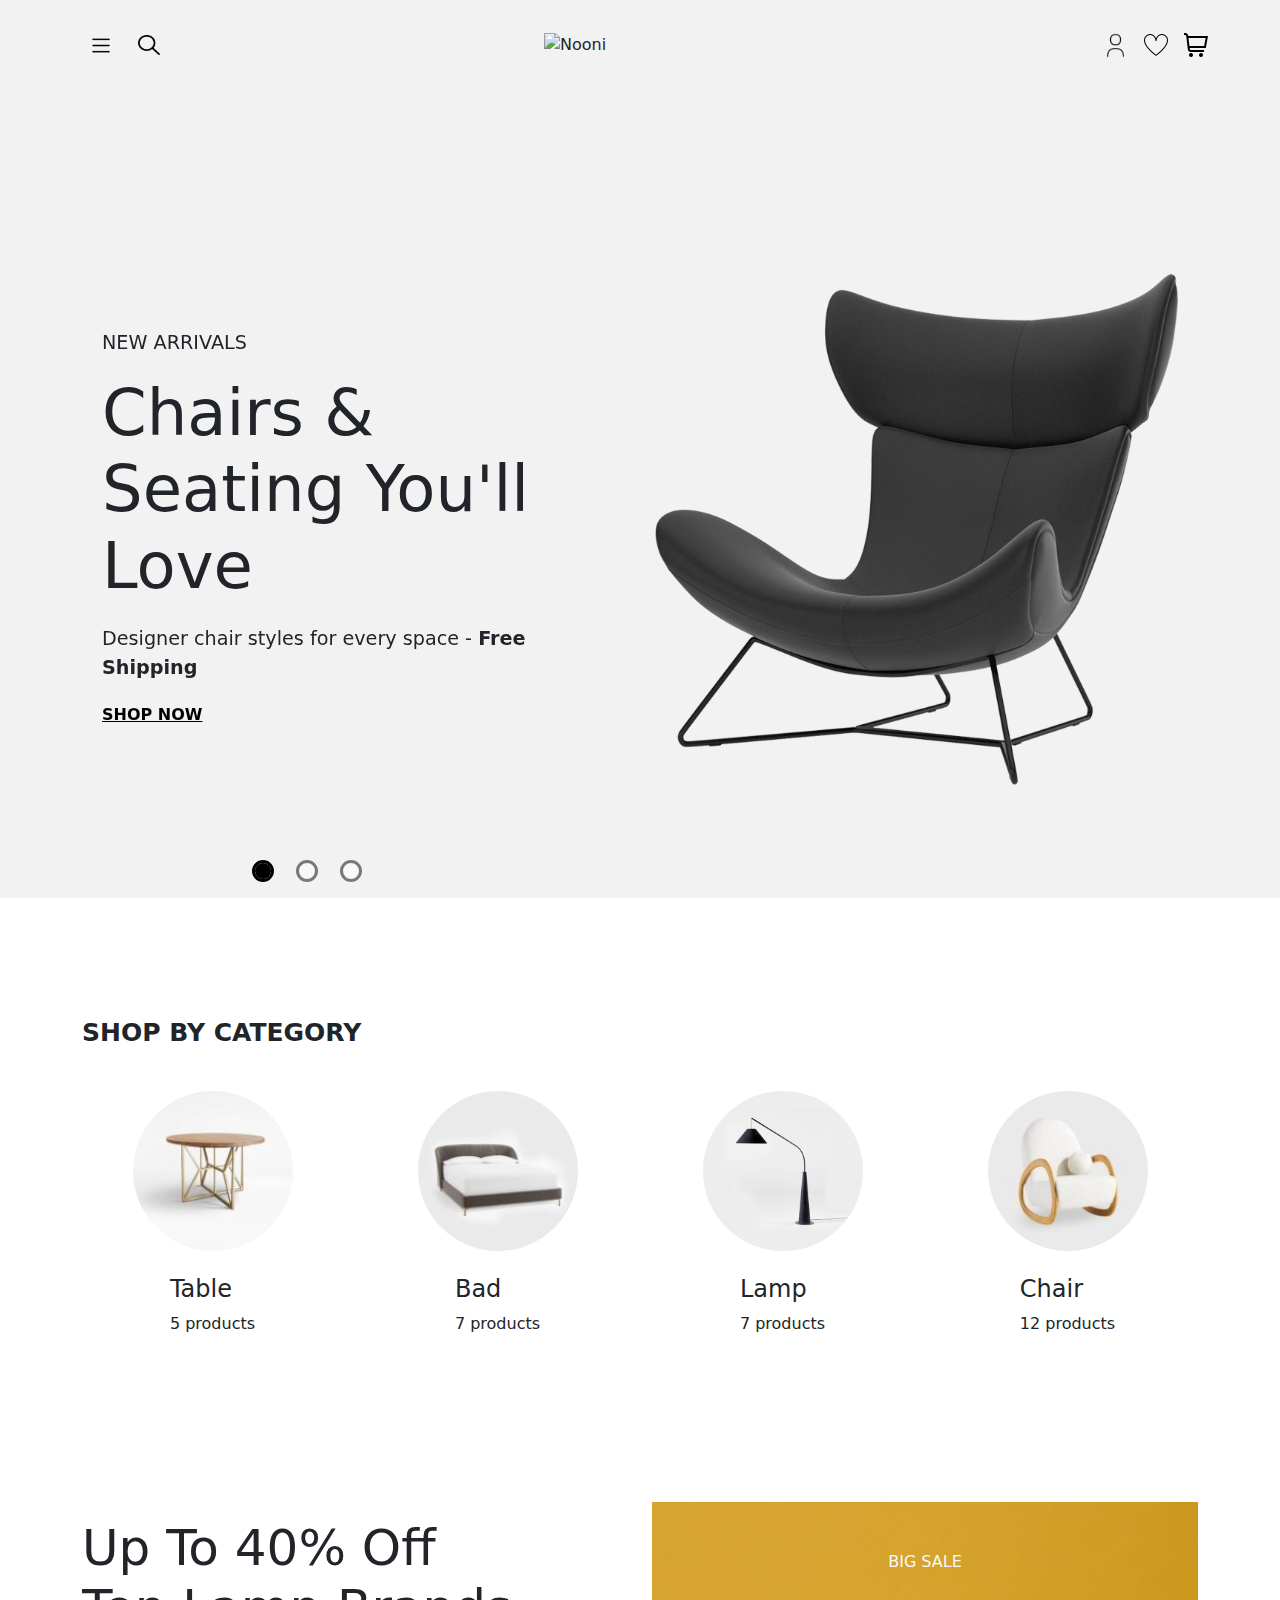
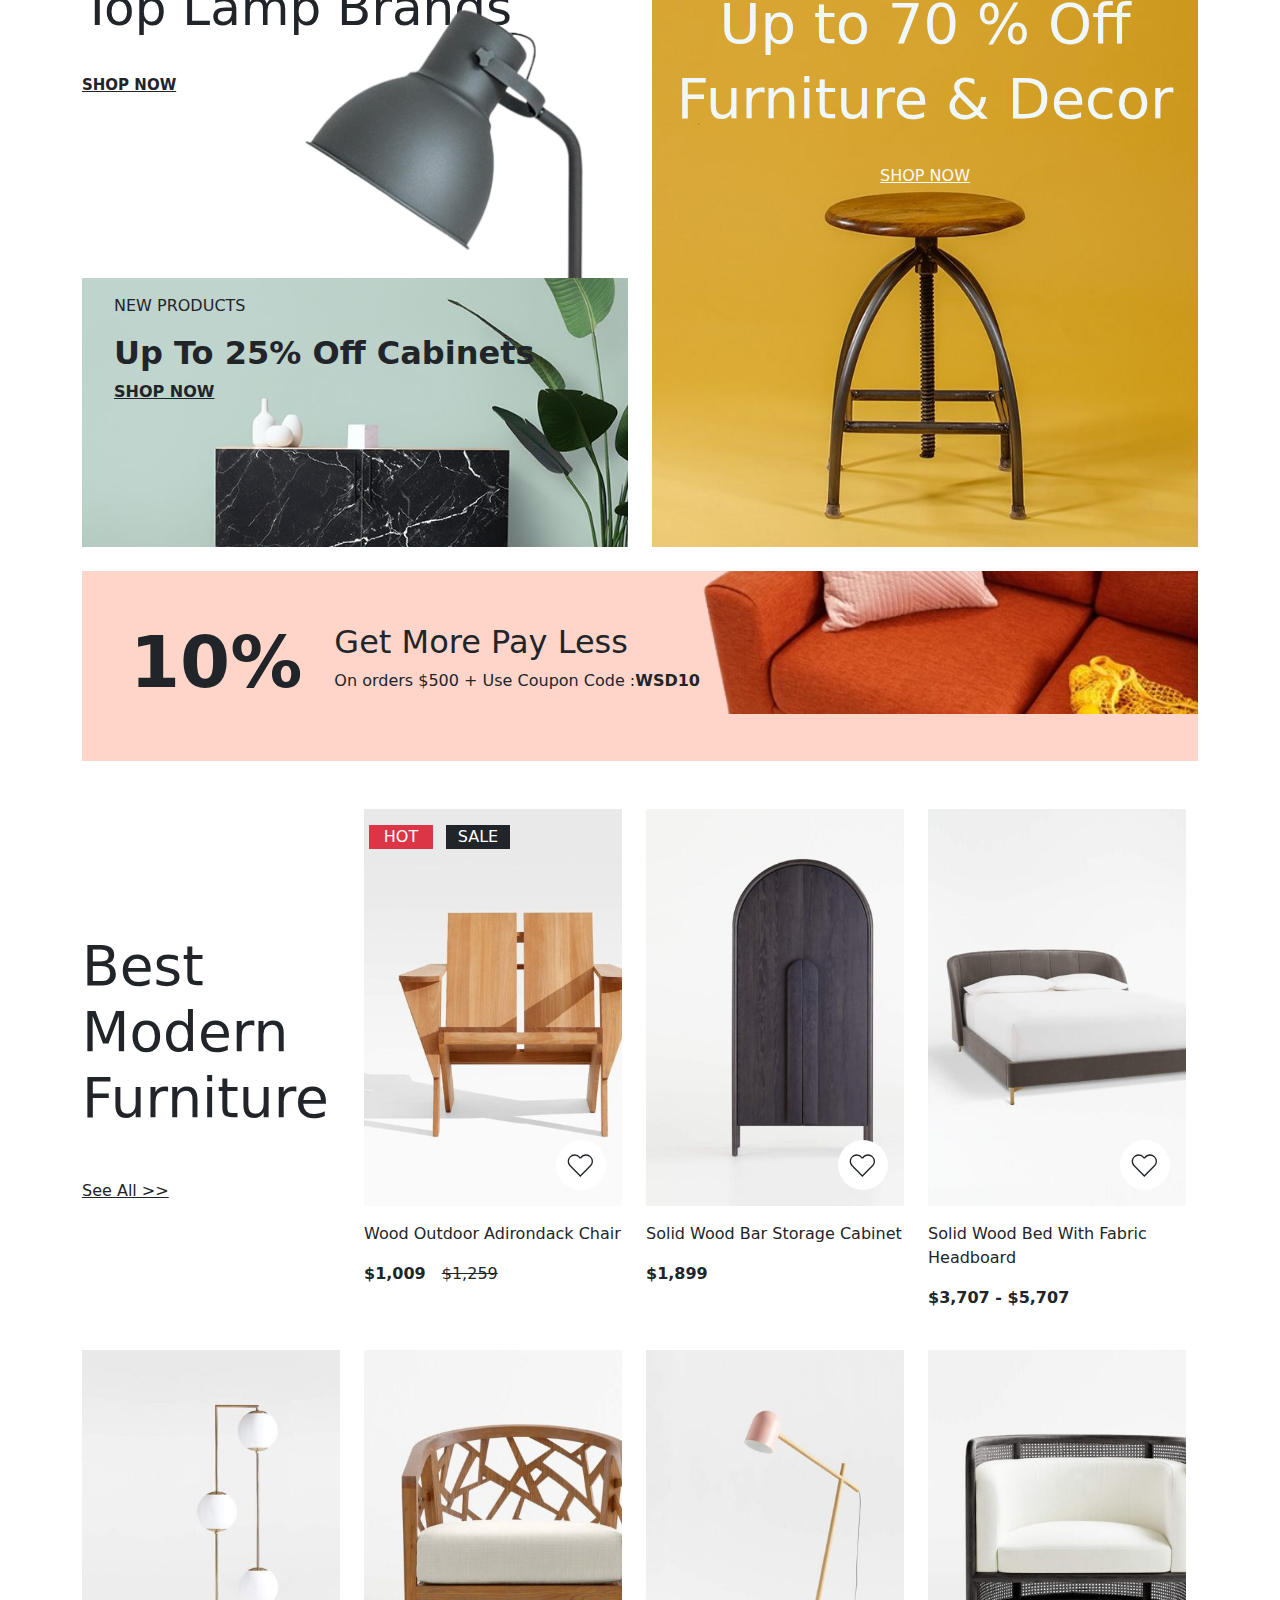
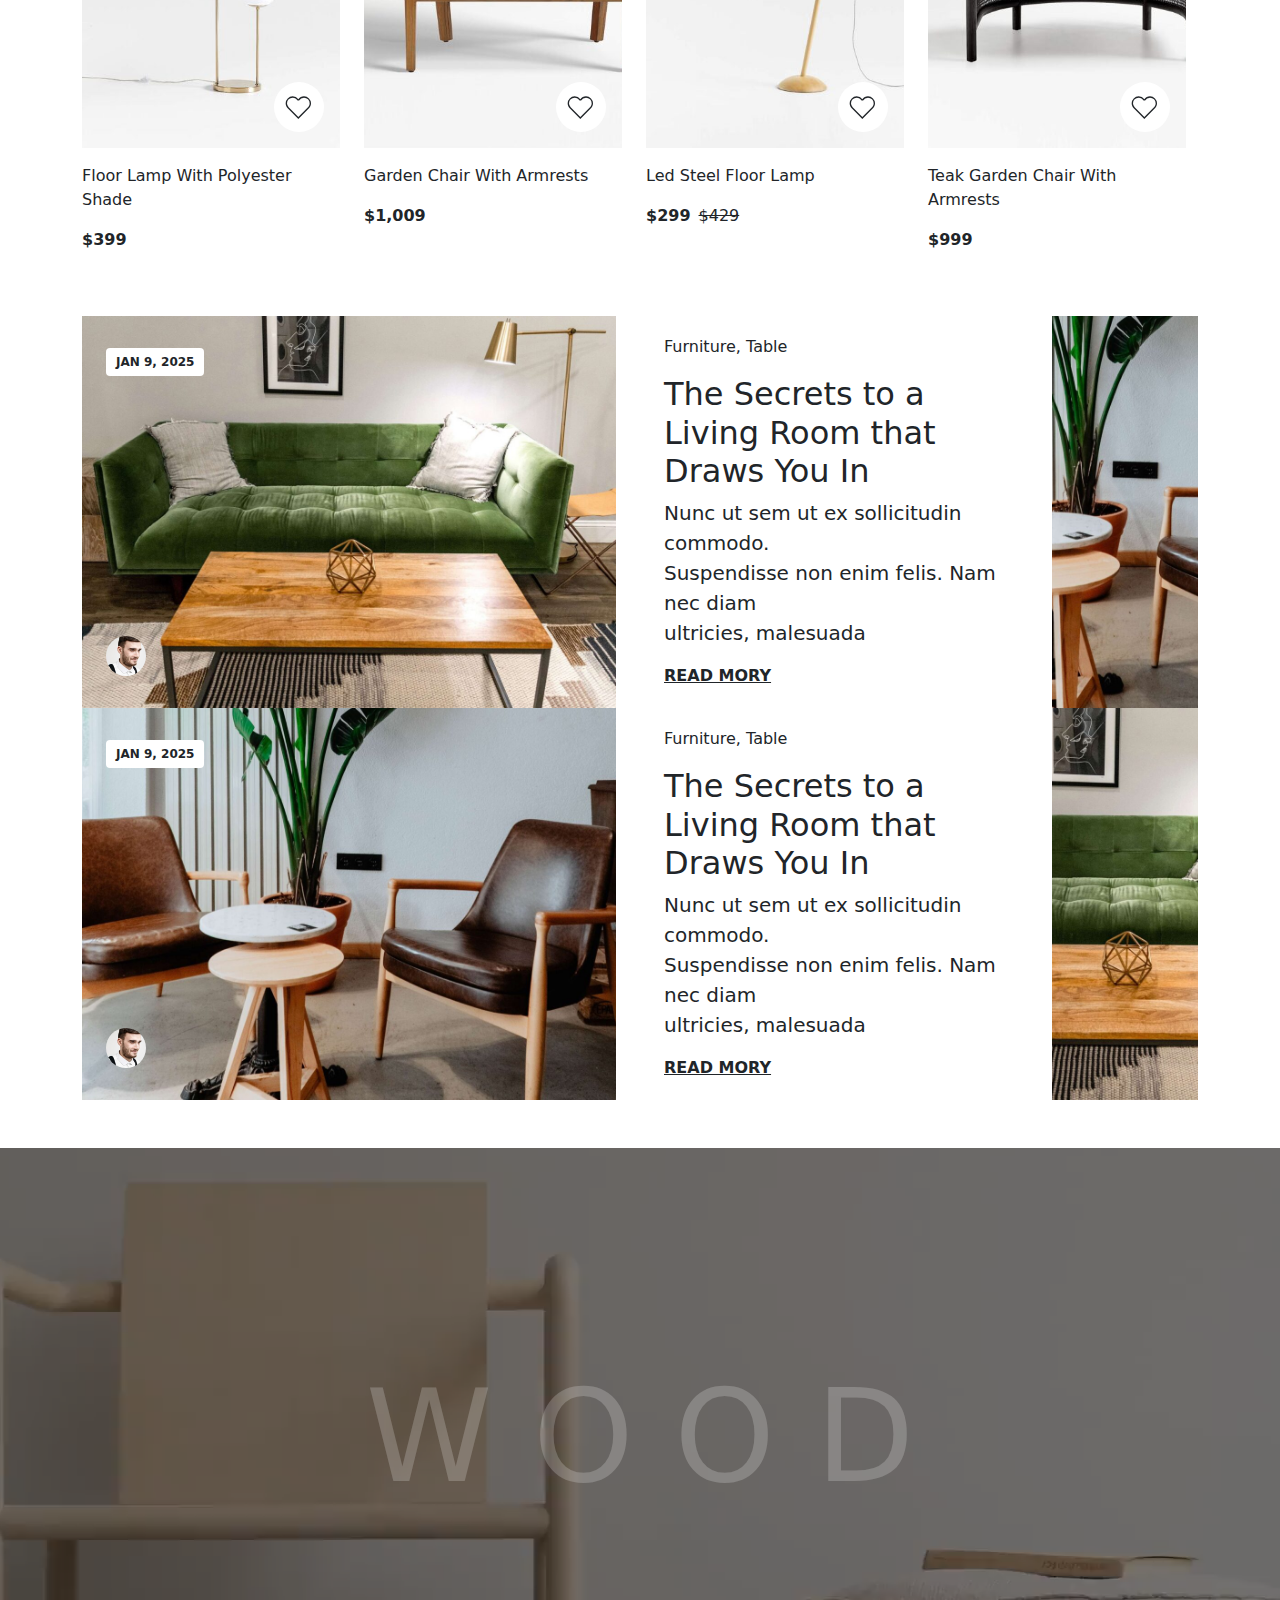
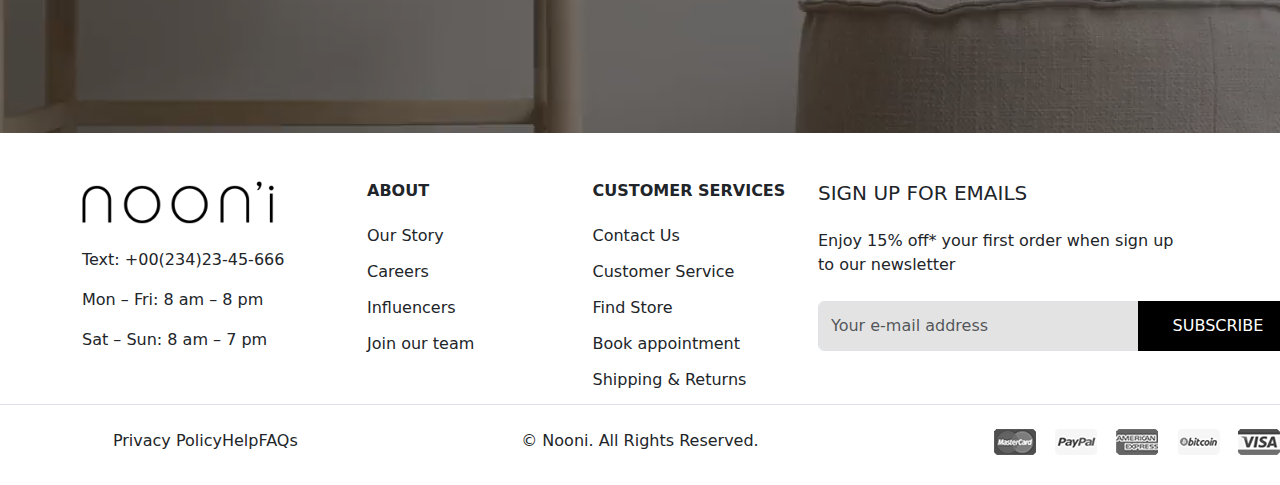
==== commit b70ffa30: "last-brogict" ====
--- a/index.html
+++ b/index.html
@@ -11,11 +11,12 @@
       integrity="sha384-QWTKZyjpPEjISv5WaRU9OFeRpok6YctnYmDr5pNlyT2bRjXh0JMhjY6hW+ALEwIH"
       crossorigin="anonymous"
     />
-    <script
-      src="https://cdn.jsdelivr.net/npm/bootstrap@5.3.3/dist/js/bootstrap.bundle.min.js"
-      integrity="sha384-YvpcrYf0tY3lHB60NNkmXc5s9fDVZLESaAA55NDzOxhy9GkcIdslK1eN7N6jIeHz"
-      crossorigin="anonymous"
-    ></script>
+    <link
+  rel="stylesheet"
+  href="https://cdn.jsdelivr.net/npm/swiper@11/swiper-bundle.min.css"
+/>
+
+   
     <link
       rel="stylesheet"
       href="https://cdnjs.cloudflare.com/ajax/libs/animate.css/4.1.1/animate.min.css"
@@ -199,16 +200,16 @@
         </header>
       </div>
     </div>
-    <div class="top container-fluid p-0 " style="background-color: #f2f2f2;">
+    <div class="top container-fluid p-0  " style="background-color: #f2f2f2;" >
       <!-- header end -->
-      <!--sectionOne start -->
-      <section  class="sectionOne container">
+      <!--section-1 start -->
+      <section  class="sectionOne container"  >
         <div 
           id="carouselExampleIndicators"
           class="carousel slide d-flex"
           data-bs-ride="carousel" >
 
-          <div class="carousel-indicators gap-3 position-absolute bottom-0 left-0">
+          <div class="carousel-indicators gap-3">
             <button
               type="button"
               data-bs-target="#carouselExampleIndicators"
@@ -297,9 +298,9 @@
         </div>
       </section>
     </div>
-      <!--sectionOne end -->
+      <!--section-1 end -->
    
-    <!--sectionTOW start -->
+    <!--section-2 start -->
     <section>
       <div class="sectionTow container ">
         
@@ -370,33 +371,600 @@
         </div>
       </div>
     </section>
-    <!--sectionTOW end -->
-
-    <!--sectionThree start -->
+    <!--section-2 end -->
+
+    <!--section-3 start -->
     
     <section >
       <div class="sectionthree container">
 
-        <div class="row g-4 ">
+        <div class="row g-4  ">
           <!-- Div-left -->
-          <div class="col-12 col-md-6">
-            <div class="row gap-4">
+          <div class=" DivleftSC3 col-12 col-md-6 gap-4">
+            <div class="row ">
               <!-- Div-lamp -->
-               <div class="sectionLamp3  position-relative">
-                <div class="text3">
-                  <h3>Up To 40% Off <br> Top Lamp Brand</h3>
-                  <a class="text-dark" href="">SHOP NOW</a>
-                </div>
-                <img  src="./assets/imgs/banner-0-removebg-preview (1).png" alt="">
+               <div class=" leftTop col-12">
+
+                 <div class="sectionLamp3  ">
+                  <div class="text3">
+                    <h3>Up To 40% Off <br> Top Lamp Brands</h3>
+                    <a class="text-dark" href="">SHOP NOW</a>
+                  </div>
+                  <img  src="./assets/imgs/banner-0-removebg-preview (1).png" alt="">
+                 </div>
                </div>
+               <!-- Div-cabnet -->
+                <div class="leftBotoon col-12">
+                  <div class="sectionCbnit3">
+                    <div class="text">
+                      <p>NEW PRODUCTS</p>
+                      <h3>Up To 25% Off Cabinets</h3>
+                      <a class="text-dark fw-bold" href="">SHOP NOW</a>
+                    </div>
+                    <img class="img-fluid" src="./assets/imgs/tabl-1.jpg" alt=""   >
+                  </div>
+                </div>
             </div>
           </div>
           <!-- Div-right -->
-          <div class="col-12 col-md-6"></div>
+          <div class=" DivRightSC3 col-12 col-md-6 gap-4">
+            <div class="DivDisk h-100 d-flex justify-content-center">
+              <div class="textleft">
+                <p class="text-light">BIG SALE</p>
+                <h1>Up to 70 % Off</h1>
+                <H1> Furniture & Decor</H1>
+                <a class="text-light mt-4" href="">SHOP NOW</a>
+              </div>
+              <img src="./assets/imgs/banner-2.jpg" alt="">
+            </div>
+          </div>
           <!-- Div botoon -->
-          <div class="col-12 mt-4"></div>
+          <div class="  col-12 mt-4 ">
+            <div class=" DIVBOTOON col-12">
+              <div class="textBotoon d-flex align-items-center">
+                <h1>10%</h1>
+                <div class=" d-flex flex-column align-items-center d-md-flex flex-md-column align-items-md-start">
+
+                  <h2>Get More Pay Less</h2>
+                  <p class="d-flex flex-column align-items-center flex-md-row">On orders $500 + Use Coupon Code :  <span class="fw-bold"> WSD10</span></p>
+                </div>
+              </div>
+                <img class="w-100" src="./assets/imgs/banner-3-removebg-preview.png" alt="">
+              
+            </div>
+          </div>
         </div>
       </div>
     </section>
+      <!--section-3 end -->
+
+      <!-- section-4 start -->
+    <section>
+      <div class="container mt-5 pe-0">
+        <div class=" row col-12 g-4 d-flex flex-wrap ">
+              <!-- Title Section  -->
+              <div class="col-12 col-lg-3 d-lg-flex align-items-lg-center">
+                <div class="title-section text-center text-lg-start">
+                  <div>
+                    <h2 class="mb-2 mb-lg-3 text-dark fw-medium Title-Section">Best Modern Furniture</h2>
+                    <a href="#" class="see-all d-none d-lg-block text-dark mt-5 "> See All >> </a>
+                  </div>
+                </div>
+              </div>
+               <!-- product-1 -->
+               <div class="col-6 col-md-4 col-lg-3 ">
+                <div class="product col-12" id="pro1"> 
+                  <div class="HOT d-flex gap-2">
+                    <p class="text-white bg-danger mt-3 d-flex justify-content-center">HOT</p>
+                    <p class="text-white bg-dark mt-3  d-flex justify-content-center">SALE</p>
+                  </div>
+
+                  <h1  class=" botn col-12 btn accordion-item  " ><p class="my-2 fw-bold"> Select options</p></h1> 
+                  <div class="contenr-icons">
+                    <div class="cont-heart">
+                      <div class="text-iconHV">
+                        <div class="text-icon"><p>Wishlist</p></div>
+                      </div>
+                      <div class="icons">
+                        <div class="svg ">
+                          <svg  xmlns="http://www.w3.org/2000/svg" width="40" height="40" viewBox="-3 -3 30 30">
+                            <path fill="currentColor"
+                             d="M4.24 12.25a4.2 4.2 0 0 1-1.24-3A4.25 4.25 0 0 1 7.25 5c1.58 0 2.96.86 3.69 2.14h1.12A4.24 4.24 0 0 1 15.75 5A4.25 4.25 0 0 1 20 9.25c0 1.17-.5 2.25-1.24 3L11.5 19.5zm15.22.71C20.41 12 21 10.7 21 9.25A5.25 5.25 0 0 0 15.75 4c-1.75 0-3.3.85-4.25 2.17A5.22 5.22 0 0 0 7.25 4A5.25 5.25 0 0 0 2 9.25c0 1.45.59 2.75 1.54 3.71l7.96 7.96z"/> </svg>  
+                        </div>
+                      </div>
+                    </div>
+                    <div class="cont2">
+                      <div class="cont-EOS ">
+                        <div class="text-iconHV">
+                          <div class="text-icon"><p>Compare</p></div>
+                        </div>
+                        <div class="icons  ">
+                          <div class="svg">
+                            <svg xmlns="http://www.w3.org/2000/svg" width="24" height="24" viewBox="0 0 24 24">
+                              <path fill="currentColor" d="m10 15l-1.414 1.414L10.172 18H5V7.816a3 3 0 1 0-2 0V18a2 2 0 0 0 2 2h5.172l-1.586 1.586L10 23l4-4ZM4 6a1 1 0 1 1 1-1a1 1 0 0 1-1 1m17 10.184V6a2 2 0 0 0-2-2h-5.172l1.586-1.586L14 1l-4 4l4 4l1.414-1.414L13.828 6H19v10.184a3 3 0 1 0 2 0M20 20a1 1 0 1 1 1-1a1 1 0 0 1-1 1"/></svg>
+                          </div>
+                        </div>
+                      </div>
+                    </div>
+                    <div class="cont3">
+                      <div class="cont-search ">
+                        <div class="text-iconHV">
+                          <div class="text-icon"><p>Quick view</p></div>
+                        </div>
+                        <div class="icons ">
+                          <div class="svg">
+                            <svg xmlns="http://www.w3.org/2000/svg" width="30" height="30" viewBox="0 0 24 24"><g fill="none" stroke="currentColor" stroke-width="1"><circle cx="11" cy="11" r="5.5"/><path stroke-linecap="round" stroke-linejoin="round" d="m15 15l4 4"/></g></svg>
+                          </div>
+                        </div>
+                      </div>
+                    </div>
+                  </div>
+                </div>
+                  <p class="mt-3" >Wood Outdoor Adirondack Chair</p>
+                <div class="d-flex gap-2">
+                  <p class=" fw-bold" >$1,009</p>
+                  <p class=" ms-2 fw-light " style="text-decoration: line-through;" >$1,259</p>
+                </div>
+               </div>
+                 <!-- product-2 -->
+               <div class="col-6 col-md-4 col-lg-3 ">
+                <div class="product col-12" id="pro2"> 
+                  <h1  class=" botn col-12 btn accordion-item  " ><p class="my-2 fw-bold">ADD To CART</p></h1> 
+                  <div class="contenr-icons">
+                    <div class="cont-heart">
+                      <div class="text-iconHV">
+                        <div class="text-icon"><p>Wishlist</p></div>
+                      </div>
+                      <div class="icons">
+                        <div class="svg ">
+                          <svg  xmlns="http://www.w3.org/2000/svg" width="40" height="40" viewBox="-3 -3 30 30">
+                            <path fill="currentColor"
+                             d="M4.24 12.25a4.2 4.2 0 0 1-1.24-3A4.25 4.25 0 0 1 7.25 5c1.58 0 2.96.86 3.69 2.14h1.12A4.24 4.24 0 0 1 15.75 5A4.25 4.25 0 0 1 20 9.25c0 1.17-.5 2.25-1.24 3L11.5 19.5zm15.22.71C20.41 12 21 10.7 21 9.25A5.25 5.25 0 0 0 15.75 4c-1.75 0-3.3.85-4.25 2.17A5.22 5.22 0 0 0 7.25 4A5.25 5.25 0 0 0 2 9.25c0 1.45.59 2.75 1.54 3.71l7.96 7.96z"/> </svg>  
+                        </div>
+                      </div>
+                    </div>
+                    <div class="cont2">
+                      <div class="cont-EOS ">
+                        <div class="text-iconHV">
+                          <div class="text-icon"><p>Compare</p></div>
+                        </div>
+                        <div class="icons  ">
+                          <div class="svg">
+                            <svg xmlns="http://www.w3.org/2000/svg" width="24" height="24" viewBox="0 0 24 24">
+                              <path fill="currentColor" d="m10 15l-1.414 1.414L10.172 18H5V7.816a3 3 0 1 0-2 0V18a2 2 0 0 0 2 2h5.172l-1.586 1.586L10 23l4-4ZM4 6a1 1 0 1 1 1-1a1 1 0 0 1-1 1m17 10.184V6a2 2 0 0 0-2-2h-5.172l1.586-1.586L14 1l-4 4l4 4l1.414-1.414L13.828 6H19v10.184a3 3 0 1 0 2 0M20 20a1 1 0 1 1 1-1a1 1 0 0 1-1 1"/></svg>
+                          </div>
+                        </div>
+                      </div>
+                    </div>
+                    <div class="cont3">
+                      <div class="cont-search ">
+                        <div class="text-iconHV">
+                          <div class="text-icon"><p>Quick view</p></div>
+                        </div>
+                        <div class="icons ">
+                          <div class="svg">
+                            <svg xmlns="http://www.w3.org/2000/svg" width="30" height="30" viewBox="0 0 24 24"><g fill="none" stroke="currentColor" stroke-width="1"><circle cx="11" cy="11" r="5.5"/><path stroke-linecap="round" stroke-linejoin="round" d="m15 15l4 4"/></g></svg>
+                          </div>
+                        </div>
+                      </div>
+                    </div>
+                  </div>
+                </div>
+                <p  class="mt-3">Solid Wood Bar Storage Cabinet</p>
+                <p class="fw-bold">$1,899</p>
+               </div>
+                 <!-- product-3 --> 
+               <div class="col-6 col-md-4 col-lg-3 ">
+                <div class="product col-12" id="pro3"> 
+                  <h1  class=" botn col-12 btn accordion-item  " ><p class="my-2 fw-bold">Select options</p></h1> 
+                  <div class="contenr-icons">
+                    <div class="cont-heart">
+                      <div class="text-iconHV">
+                        <div class="text-icon"><p>Wishlist</p></div>
+                      </div>
+                      <div class="icons">
+                        <div class="svg ">
+                          <svg  xmlns="http://www.w3.org/2000/svg" width="40" height="40" viewBox="-3 -3 30 30">
+                            <path fill="currentColor"
+                             d="M4.24 12.25a4.2 4.2 0 0 1-1.24-3A4.25 4.25 0 0 1 7.25 5c1.58 0 2.96.86 3.69 2.14h1.12A4.24 4.24 0 0 1 15.75 5A4.25 4.25 0 0 1 20 9.25c0 1.17-.5 2.25-1.24 3L11.5 19.5zm15.22.71C20.41 12 21 10.7 21 9.25A5.25 5.25 0 0 0 15.75 4c-1.75 0-3.3.85-4.25 2.17A5.22 5.22 0 0 0 7.25 4A5.25 5.25 0 0 0 2 9.25c0 1.45.59 2.75 1.54 3.71l7.96 7.96z"/> </svg>  
+                        </div>
+                      </div>
+                    </div>
+                    <div class="cont2">
+                      <div class="cont-EOS ">
+                        <div class="text-iconHV">
+                          <div class="text-icon"><p>Compare</p></div>
+                        </div>
+                        <div class="icons  ">
+                          <div class="svg">
+                            <svg xmlns="http://www.w3.org/2000/svg" width="24" height="24" viewBox="0 0 24 24">
+                              <path fill="currentColor" d="m10 15l-1.414 1.414L10.172 18H5V7.816a3 3 0 1 0-2 0V18a2 2 0 0 0 2 2h5.172l-1.586 1.586L10 23l4-4ZM4 6a1 1 0 1 1 1-1a1 1 0 0 1-1 1m17 10.184V6a2 2 0 0 0-2-2h-5.172l1.586-1.586L14 1l-4 4l4 4l1.414-1.414L13.828 6H19v10.184a3 3 0 1 0 2 0M20 20a1 1 0 1 1 1-1a1 1 0 0 1-1 1"/></svg>
+                          </div>
+                        </div>
+                      </div>
+                    </div>
+                    <div class="cont3">
+                      <div class="cont-search ">
+                        <div class="text-iconHV">
+                          <div class="text-icon"><p>Quick view</p></div>
+                        </div>
+                        <div class="icons ">
+                          <div class="svg">
+                            <svg xmlns="http://www.w3.org/2000/svg" width="30" height="30" viewBox="0 0 24 24"><g fill="none" stroke="currentColor" stroke-width="1"><circle cx="11" cy="11" r="5.5"/><path stroke-linecap="round" stroke-linejoin="round" d="m15 15l4 4"/></g></svg>
+                          </div>
+                        </div>
+                      </div>
+                    </div>
+                  </div>
+                </div>
+                <p class="mt-3"> Solid Wood Bed With Fabric Headboard</p>
+                <p class="fw-bold">$3,707 - $5,707</p>
+               </div>
+                 <!-- product-4 -->
+               <div class="col-6 col-md-4 col-lg-3 ">
+                <div class="product col-12" id="pro4"> 
+                  <h1  class=" botn col-12 btn accordion-item  " ><p class="my-2 fw-bold">READ MORY</p></h1> 
+                  <div class="contenr-icons">
+                    <div class="cont-heart">
+                      <div class="text-iconHV">
+                        <div class="text-icon"><p>Wishlist</p></div>
+                      </div>
+                      <div class="icons">
+                        <div class="svg ">
+                          <svg  xmlns="http://www.w3.org/2000/svg" width="40" height="40" viewBox="-3 -3 30 30">
+                            <path fill="currentColor"
+                             d="M4.24 12.25a4.2 4.2 0 0 1-1.24-3A4.25 4.25 0 0 1 7.25 5c1.58 0 2.96.86 3.69 2.14h1.12A4.24 4.24 0 0 1 15.75 5A4.25 4.25 0 0 1 20 9.25c0 1.17-.5 2.25-1.24 3L11.5 19.5zm15.22.71C20.41 12 21 10.7 21 9.25A5.25 5.25 0 0 0 15.75 4c-1.75 0-3.3.85-4.25 2.17A5.22 5.22 0 0 0 7.25 4A5.25 5.25 0 0 0 2 9.25c0 1.45.59 2.75 1.54 3.71l7.96 7.96z"/> </svg>  
+                        </div>
+                      </div>
+                    </div>
+                    <div class="cont2">
+                      <div class="cont-EOS ">
+                        <div class="text-iconHV">
+                          <div class="text-icon"><p>Compare</p></div>
+                        </div>
+                        <div class="icons  ">
+                          <div class="svg">
+                            <svg xmlns="http://www.w3.org/2000/svg" width="24" height="24" viewBox="0 0 24 24">
+                              <path fill="currentColor" d="m10 15l-1.414 1.414L10.172 18H5V7.816a3 3 0 1 0-2 0V18a2 2 0 0 0 2 2h5.172l-1.586 1.586L10 23l4-4ZM4 6a1 1 0 1 1 1-1a1 1 0 0 1-1 1m17 10.184V6a2 2 0 0 0-2-2h-5.172l1.586-1.586L14 1l-4 4l4 4l1.414-1.414L13.828 6H19v10.184a3 3 0 1 0 2 0M20 20a1 1 0 1 1 1-1a1 1 0 0 1-1 1"/></svg>
+                          </div>
+                        </div>
+                      </div>
+                    </div>
+                    <div class="cont3">
+                      <div class="cont-search ">
+                        <div class="text-iconHV">
+                          <div class="text-icon"><p>Quick view</p></div>
+                        </div>
+                        <div class="icons ">
+                          <div class="svg">
+                            <svg xmlns="http://www.w3.org/2000/svg" width="30" height="30" viewBox="0 0 24 24"><g fill="none" stroke="currentColor" stroke-width="1"><circle cx="11" cy="11" r="5.5"/><path stroke-linecap="round" stroke-linejoin="round" d="m15 15l4 4"/></g></svg>
+                          </div>
+                        </div>
+                      </div>
+                    </div>
+                  </div>
+                </div>
+                <p class="mt-3">Floor Lamp With Polyester Shade</p>
+                <p class="fw-bold">$399</p>
+               </div>
+                 <!-- product-5 -->
+               <div class="col-6 col-md-4 col-lg-3 ">
+                <div class="product col-12" id="pro5"> 
+                  <h1  class=" botn col-12 btn accordion-item  " ><p class="my-2 fw-bold">ADD To CART</p></h1> 
+                  <div class="contenr-icons">
+                    <div class="cont-heart">
+                      <div class="text-iconHV">
+                        <div class="text-icon"><p>Wishlist</p></div>
+                      </div>
+                      <div class="icons">
+                        <div class="svg ">
+                          <svg  xmlns="http://www.w3.org/2000/svg" width="40" height="40" viewBox="-3 -3 30 30">
+                            <path fill="currentColor"
+                             d="M4.24 12.25a4.2 4.2 0 0 1-1.24-3A4.25 4.25 0 0 1 7.25 5c1.58 0 2.96.86 3.69 2.14h1.12A4.24 4.24 0 0 1 15.75 5A4.25 4.25 0 0 1 20 9.25c0 1.17-.5 2.25-1.24 3L11.5 19.5zm15.22.71C20.41 12 21 10.7 21 9.25A5.25 5.25 0 0 0 15.75 4c-1.75 0-3.3.85-4.25 2.17A5.22 5.22 0 0 0 7.25 4A5.25 5.25 0 0 0 2 9.25c0 1.45.59 2.75 1.54 3.71l7.96 7.96z"/> </svg>  
+                        </div>
+                      </div>
+                    </div>
+                    <div class="cont2">
+                      <div class="cont-EOS ">
+                        <div class="text-iconHV">
+                          <div class="text-icon"><p>Compare</p></div>
+                        </div>
+                        <div class="icons  ">
+                          <div class="svg">
+                            <svg xmlns="http://www.w3.org/2000/svg" width="24" height="24" viewBox="0 0 24 24">
+                              <path fill="currentColor" d="m10 15l-1.414 1.414L10.172 18H5V7.816a3 3 0 1 0-2 0V18a2 2 0 0 0 2 2h5.172l-1.586 1.586L10 23l4-4ZM4 6a1 1 0 1 1 1-1a1 1 0 0 1-1 1m17 10.184V6a2 2 0 0 0-2-2h-5.172l1.586-1.586L14 1l-4 4l4 4l1.414-1.414L13.828 6H19v10.184a3 3 0 1 0 2 0M20 20a1 1 0 1 1 1-1a1 1 0 0 1-1 1"/></svg>
+                          </div>
+                        </div>
+                      </div>
+                    </div>
+                    <div class="cont3">
+                      <div class="cont-search ">
+                        <div class="text-iconHV">
+                          <div class="text-icon"><p>Quick view</p></div>
+                        </div>
+                        <div class="icons ">
+                          <div class="svg">
+                            <svg xmlns="http://www.w3.org/2000/svg" width="30" height="30" viewBox="0 0 24 24"><g fill="none" stroke="currentColor" stroke-width="1"><circle cx="11" cy="11" r="5.5"/><path stroke-linecap="round" stroke-linejoin="round" d="m15 15l4 4"/></g></svg>
+                          </div>
+                        </div>
+                      </div>
+                    </div>
+                  </div>
+                </div>
+                <p class="mt-3">Garden Chair With Armrests</p>
+                <p class="fw-bold">$1,009</p>
+               </div>
+                 <!-- product-6 -->
+               <div class="col-6 col-md-4 col-lg-3 ">
+                <div class="product col-12" id="pro6"> 
+                  <h1  class=" botn col-12 btn accordion-item  " ><p class="my-2 fw-bold">ADD To CART</p></h1> 
+                  <div class="contenr-icons">
+                    <div class="cont-heart">
+                      <div class="text-iconHV">
+                        <div class="text-icon"><p>Wishlist</p></div>
+                      </div>
+                      <div class="icons">
+                        <div class="svg ">
+                          <svg  xmlns="http://www.w3.org/2000/svg" width="40" height="40" viewBox="-3 -3 30 30">
+                            <path fill="currentColor"
+                             d="M4.24 12.25a4.2 4.2 0 0 1-1.24-3A4.25 4.25 0 0 1 7.25 5c1.58 0 2.96.86 3.69 2.14h1.12A4.24 4.24 0 0 1 15.75 5A4.25 4.25 0 0 1 20 9.25c0 1.17-.5 2.25-1.24 3L11.5 19.5zm15.22.71C20.41 12 21 10.7 21 9.25A5.25 5.25 0 0 0 15.75 4c-1.75 0-3.3.85-4.25 2.17A5.22 5.22 0 0 0 7.25 4A5.25 5.25 0 0 0 2 9.25c0 1.45.59 2.75 1.54 3.71l7.96 7.96z"/> </svg>  
+                        </div>
+                      </div>
+                    </div>
+                    <div class="cont2">
+                      <div class="cont-EOS ">
+                        <div class="text-iconHV">
+                          <div class="text-icon"><p>Compare</p></div>
+                        </div>
+                        <div class="icons  ">
+                          <div class="svg">
+                            <svg xmlns="http://www.w3.org/2000/svg" width="24" height="24" viewBox="0 0 24 24">
+                              <path fill="currentColor" d="m10 15l-1.414 1.414L10.172 18H5V7.816a3 3 0 1 0-2 0V18a2 2 0 0 0 2 2h5.172l-1.586 1.586L10 23l4-4ZM4 6a1 1 0 1 1 1-1a1 1 0 0 1-1 1m17 10.184V6a2 2 0 0 0-2-2h-5.172l1.586-1.586L14 1l-4 4l4 4l1.414-1.414L13.828 6H19v10.184a3 3 0 1 0 2 0M20 20a1 1 0 1 1 1-1a1 1 0 0 1-1 1"/></svg>
+                          </div>
+                        </div>
+                      </div>
+                    </div>
+                    <div class="cont3">
+                      <div class="cont-search ">
+                        <div class="text-iconHV">
+                          <div class="text-icon"><p>Quick view</p></div>
+                        </div>
+                        <div class="icons ">
+                          <div class="svg">
+                            <svg xmlns="http://www.w3.org/2000/svg" width="30" height="30" viewBox="0 0 24 24"><g fill="none" stroke="currentColor" stroke-width="1"><circle cx="11" cy="11" r="5.5"/><path stroke-linecap="round" stroke-linejoin="round" d="m15 15l4 4"/></g></svg>
+                          </div>
+                        </div>
+                      </div>
+                    </div>
+                  </div>
+                </div>
+                <p class="mt-3">Led Steel Floor Lamp</p>
+                <div class="d-flex gap-2">
+                  <p class="fw-bold">$299</p>
+                  <p style="text-decoration: line-through;">$429</p>
+                </div>
+               </div>
+                 <!-- product-7 -->
+               <div class="col-6 col-md-4 col-lg-3 ">
+                <div class="product col-12" id="pro7"> 
+                  <h1  class=" botn col-12 btn accordion-item  " ><p class="my-2 fw-bold">ADD To CART</p></h1> 
+                  <div class="contenr-icons">
+                    <div class="cont-heart">
+                      <div class="text-iconHV">
+                        <div class="text-icon"><p>Wishlist</p></div>
+                      </div>
+                      <div class="icons">
+                        <div class="svg ">
+                          <svg  xmlns="http://www.w3.org/2000/svg" width="40" height="40" viewBox="-3 -3 30 30">
+                            <path fill="currentColor"
+                             d="M4.24 12.25a4.2 4.2 0 0 1-1.24-3A4.25 4.25 0 0 1 7.25 5c1.58 0 2.96.86 3.69 2.14h1.12A4.24 4.24 0 0 1 15.75 5A4.25 4.25 0 0 1 20 9.25c0 1.17-.5 2.25-1.24 3L11.5 19.5zm15.22.71C20.41 12 21 10.7 21 9.25A5.25 5.25 0 0 0 15.75 4c-1.75 0-3.3.85-4.25 2.17A5.22 5.22 0 0 0 7.25 4A5.25 5.25 0 0 0 2 9.25c0 1.45.59 2.75 1.54 3.71l7.96 7.96z"/> </svg>  
+                        </div>
+                      </div>
+                    </div>
+                    <div class="cont2">
+                      <div class="cont-EOS ">
+                        <div class="text-iconHV">
+                          <div class="text-icon"><p>Compare</p></div>
+                        </div>
+                        <div class="icons  ">
+                          <div class="svg">
+                            <svg xmlns="http://www.w3.org/2000/svg" width="24" height="24" viewBox="0 0 24 24">
+                              <path fill="currentColor" d="m10 15l-1.414 1.414L10.172 18H5V7.816a3 3 0 1 0-2 0V18a2 2 0 0 0 2 2h5.172l-1.586 1.586L10 23l4-4ZM4 6a1 1 0 1 1 1-1a1 1 0 0 1-1 1m17 10.184V6a2 2 0 0 0-2-2h-5.172l1.586-1.586L14 1l-4 4l4 4l1.414-1.414L13.828 6H19v10.184a3 3 0 1 0 2 0M20 20a1 1 0 1 1 1-1a1 1 0 0 1-1 1"/></svg>
+                          </div>
+                        </div>
+                      </div>
+                    </div>
+                    <div class="cont3">
+                      <div class="cont-search ">
+                        <div class="text-iconHV">
+                          <div class="text-icon"><p>Quick view</p></div>
+                        </div>
+                        <div class="icons ">
+                          <div class="svg">
+                            <svg xmlns="http://www.w3.org/2000/svg" width="30" height="30" viewBox="0 0 24 24"><g fill="none" stroke="currentColor" stroke-width="1"><circle cx="11" cy="11" r="5.5"/><path stroke-linecap="round" stroke-linejoin="round" d="m15 15l4 4"/></g></svg>
+                          </div>
+                        </div>
+                      </div>
+                    </div>
+                  </div>
+                </div>
+                <p class="mt-3">Teak Garden Chair With Armrests</p>
+                <p class="fw-bold">$999</p>
+               </div>
+      </div>
+      </div>
+    </div>
+    </section>
+     <!-- section-4 end -->
+
+     <!-- section-5 start -->
+    <section class="our-blog mt-5">
+      <div class="container">
+        <div class="position-relative bg-white text-dark m-0 p-0">
+          <swiper-container class="mySwiper w-100" navigation="true">
+            <swiper-slide>
+              <div class="row g-5 position-relative">
+                <div class="col-12 col-md-6">
+                  <img class="w-100" src="./assets/imgs/blog-1-1174x862.jpg" alt="">
+                  <span class="date">JAN 9, 2025</span>
+                  <div class="author"><img src="./assets/imgs/f458ff8b61e871611d3de680ec718a03.jpeg" alt="Author"></div>
+                  
+                </div> 
+
+                <div class="col-12 col-md-6 col-lg-4 d-flex flex-column justify-content-center">
+                  <p>Furniture, Table </p>
+                  <h4 class="fw-normal fs-2">The Secrets to a Living Room that Draws You In </h4>
+                  <p class="fs-5 fw-normal">
+                    Nunc ut sem ut ex sollicitudin commodo. <br> 
+                   Suspendisse non enim felis. Nam nec diam <br>
+                    ultricies, malesuada
+                  </p>
+                    <a class="text-dark fw-bold" href="">READ MORY </a>
+                </div>
+                <div class="col-12 col-lg-2 d-none d-lg-block">
+                  <img class="w-100" src="./assets/imgs/blog-2-1174x862.jpg" alt="">
+                </div> 
+              </div>
+            </swiper-slide>
+            <swiper-slide>
+              <div class="row g-5 position-relative">
+                <div class="col-12 col-md-6">
+                  <img class="w-100" src="./assets/imgs/blog-2-1174x862.jpg" alt="">
+                  <span class="date">JAN 9, 2025</span>
+                  <div class="author"><img src="./assets/imgs/f458ff8b61e871611d3de680ec718a03.jpeg" alt="Author"></div>
+                </div> 
+                <div class="col-12 col-md-6 col-lg-4 d-flex flex-column justify-content-center">
+                  <p>Furniture, Table </p>
+                  <h4 class="fw-normal fs-2">The Secrets to a Living Room that Draws You In </h4>
+                  <p class="fs-5 fw-normal">
+                    Nunc ut sem ut ex sollicitudin commodo. <br> 
+                   Suspendisse non enim felis. Nam nec diam <br>
+                    ultricies, malesuada
+                  </p>
+                    <a class="text-dark fw-bold" href="">READ MORY </a>
+                </div>
+                <div class="col-12 col-lg-2 d-none d-lg-block">
+                  <img class="w-100" src="./assets/imgs/blog-1-1174x862.jpg" alt="">
+                </div> 
+              </div>
+            </swiper-slide>
+        </div>
+      </div>
+    </section>
+    <!-- section-5 end -->
+
+    <!-- section-6-video start -->
+    <section>
+  <div class="mt-5">
+    <div class="DIV-video">
+      <video
+        autoplay
+        muted
+        loop
+        playsinline
+        preload="metadata"
+        class="background-video h-0"
+      >
+        <source
+          src="./assets/imgs/Pexels-Karolina-Grabowska-7708902-4096X2160-25Fps.mp4"
+          type="video/mp4"
+        />
+      </video>
+      <div class="Wood-overlay">
+        <h1> W O O D </h1>
+      </div>
+    </div>
+  </div>
+    </section>
+    <!-- section-6-video end -->
+
+    <!-- footer-start -->
+     <footer class="container">
+      <div class="row mt-5">
+
+        <div class="cont1 col-12  col-md-4 col-lg-4 col-xl-3 ">
+          <img class="mb-4" src="./assets/imgs/logo.png" alt="">
+          <p class="text-footer" > Text: +00(234)23-45-666</p>
+          <p class="text-footer"> Mon – Fri: 8 am – 8 pm </p>
+          <p class="text-footer"> Sat – Sun: 8 am – 7 pm</p>
+        </div>
+          <div class="contcenter col-12 col-md-8 col-xl-5 row">
+            <div class="cont2 col-6 d-block">
+              <h5 class="mb-4 fw-bold fs-6">ABOUT</h5>
+              <ul class="footer-links">
+                <li><a href="#">Our Story</a></li>
+                <li><a href="#">Careers</a></li>
+                <li><a href="#">Influencers</a></li>
+                <li><a href="#">Join our team</a></li>
+              </ul>
+            </div>
+            <div class="cont3 col-6 d-block">
+              <h5 class="mb-4 fw-bold fs-6">CUSTOMER SERVICES</h5>
+              <ul class="footer-links">
+                <li><a href="#">Contact Us</a></li>
+                <li><a href="#">Customer Service</a></li>
+                <li><a href="#">Find Store</a></li>
+                <li><a href="#">Book appointment</a></li>
+                <li><a href="#">Shipping & Returns</a></li>
+              </ul>
+            </div>
+          </div>
+          <div class="cont4 col-12 col-xl-4 ">
+            <div class="text-footer">
+
+              <h5 class="mb-4">SIGN UP FOR EMAILS</h5>
+              <p class="text-footer mb-4">
+                Enjoy 15% off* your first order when sign up to our newsletter
+              </p>
+            </div>
+            <form class="newsletter-form">
+              <div class="input-group">
+                <input
+                  type="email"
+                  class="form-control"
+                  placeholder="Your e-mail address"
+                  required
+                />
+                <button class="btn btn-Subscribe" type="submit">
+                 SUBSCRIBE
+                </button>
+              </div>
+            </form>
+          </div>
+          <!-- ************************************** -->
+        </div>
+      </footer>
+      <div class="row border-top pt-4">
+        <div class="col-lg-4 col-12 order-2 order-md-1">
+          <div class="footer-bottom-links d-flex justify-content-center mb-4">
+            <a href="#">Privacy Policy</a>
+            <a href="#">Help</a>
+            <a href="#">FAQs</a>
+          </div>
+        </div>
+        <div class="col-lg-4 col-12 text-center order-1 order-md-2">
+          <p class="copyright">© Nooni. All Rights Reserved.</p>
+        </div>
+        <div
+          class="col-lg-4 col-12 text-center text-lg-end  order-3 footerB-img" >
+          <img
+            src="./assets/imgs/payment.png"
+            alt="Payment Methods"
+          />
+        </div>
+      </div>
+ <h1>   
+   
+   
+   
+   
+ </h1>
+    <script
+      src="https://cdn.jsdelivr.net/npm/bootstrap@5.3.3/dist/js/bootstrap.bundle.min.js"
+      integrity="sha384-YvpcrYf0tY3lHB60NNkmXc5s9fDVZLESaAA55NDzOxhy9GkcIdslK1eN7N6jIeHz"
+      crossorigin="anonymous"
+    ></script>
+    <script src="https://cdn.jsdelivr.net/npm/swiper@11/swiper-bundle.min.js"></script>
+    <script src="https://cdn.jsdelivr.net/npm/swiper@11/swiper-element-bundle.min.js"></script>
   </body>
 </html>
--- a/assets/index.css
+++ b/assets/index.css
@@ -1,21 +1,19 @@
 #heeder{
-       padding: 31px 50px;   
+       padding: 31px 50px 31px 10px;   
             height: 10vh;
             z-index: 50;
 }
 /* sectionOne-start*/
 .sectionOne{
     position: relative;
-    min-height: 90vh;
+   
     margin-bottom: 120px;
 }
-
-/* #sectionOne{
-    background-image: url(../assets/imgs/about-2.jpg);
-    background-size: cover;
-    background-position: 50%;
-    background-repeat: no-repeat;
-} */
+.carousel-inner{
+  height: 82vh;
+}
+
+
 #offcanvasRightLabel{
     font-size: 15px;
     font-family: Inter;
@@ -35,7 +33,11 @@
     min-height: 600px;
   }
 
-.carousel-indicators{justify-content: flex-start !important;}
+.carousel-indicators{
+  justify-content: flex-start !important;
+  position: absolute;
+  left: 0;
+}
 
 .carousel-indicators button {
  width: 1rem !important;
@@ -126,35 +128,597 @@
   
     .carousel-indicators {
       justify-content: center;
-      left: 50%;
-      transform: translateX(-50%);
+      left: 20%;
     }
     /* sectionOne-end */
     /* ---------------------------------------------------------------------------------------------------------- */
        /* sectionTow-start*/
   }
+  /* sectionOne end ********************************************************************** */
+  /* ******************************************************************************************************* */
   .sectionTow{
     margin-bottom: 150px;
   }
  .titleSC2{
     margin-bottom: 43px; font-size: 25px; font-weight: 700
  }
+ /* sectionTow end ************************************************************************************** */
+ /* ******************************************************************************************************** */
+ .sectionthree{
+  position: relative;
+ }
  .text3{
-  font-size: 60px;
-    font-weight: 400;
+  font-size: 40px;
+    
  } 
+ .text3 h3{
+  font-size: 50px;
+  font-weight: 400;
+ }
  .text3 a {
   font-weight: 700;
- }
- .sectionLamp3 img {
-  position: absolute;
-  top: 2rem;
+  font-size: 15px;
+ }
+ .sectionLamp3{
+  position: relative;
+ height: 360px;
+  overflow: hidden;
+ }
+ .sectionLamp3 img{
+  width: 643px;
+  position: absolute;
+  bottom: 0;
+  right: 0;
+  transition: ease all 400ms;
+ }
+ .sectionLamp3:hover img{
+  transform: scale(1.1);
+ }
+ .sectionCbnit3{
+  position: relative;
+ }
+ .sectionCbnit3 h3{
+  font-size: 2rem;
+  font-weight: 700;
+ }
+ .sectionCbnit3 img{
+  
+width: 100%;
+object-fit: cover;
+ }
+  .text{
+  position: absolute;
+  top: 1rem;
   left: 2rem;
   z-index: 1;
+ }
+.DivDisk{
+  position: relative;
+}
+.DivDisk .textleft{
+  position: absolute;
+  top: 3rem;
+  z-index: 1;
+  display: flex;
+    flex-direction: column;
+    align-items: center;
+}
+ .DivDisk .textleft h1{
+  font-size: 3.5rem;
+  color: aliceblue;
+  font-weight: 400;
+ }
+ .DivDisk img{
+width: 100%;
+height: 100%;
+ }
+ .DivleftSC3{
+  position: relative;
+    
+ }
+ .leftTop{
+  margin-top: 1rem;
+ }
+
+ .DIVBOTOON{
+  position: relative;
+  background-color: #ffd5c9;
+  overflow: hidden;
+  height: auto;
+ }
+ 
+ .DIVBOTOON img{
+  position: absolute;
+  right: 0;
+  top: -11rem;
+  transition: ease all 400ms;
+ }
+ .DIVBOTOON:hover img{
+  top: -5rem;
+ }
+.textBotoon{
+  margin: 3rem;
+    gap: 2rem;
+}
+.textBotoon h1{
+  font-size: 4.5rem;
+  font-weight: bold;
+}
+@media (max-width: 1024px) {
+  .sectionLamp3{
+    height: 270px;
+  }
+  .sectionLamp3 img{
+  
+    width: 430px;
+     }
+     .text3 h3{
+      font-size: 35px;
+     }
+     .sectionCbnit3 h3{
+      font-size: 1rem;
+     }
+     .DivDisk .textleft h1{
+      font-size: 1.5rem;
+     }
+     .DIVBOTOON img{
+      top: -1rem;
+     }
+}
+@media (max-width: 425px){
+  .DIVBOTOON img{
+    position:absolute;
+    right: 0;
+ top: 15rem;
+ width: 50rem !important ;
+  }
+.textBotoon{
+  flex-direction: column;
+  margin: 2rem;
+    gap: 0rem;
+}
+.DIVBOTOON{
+  height: 29rem;
+}
+}
+/* sectionthree end ************************************************************************** */
+ /* *********************************************************************************************************************** */
+.product{
+  transition:ease all 400ms;
+  height: 397.219px;
+  background-size: cover;
+  position: relative;
+}
+.Title-Section{
+  font-size: 55px;
+}
+.HOT P{
+  width: 4rem;
+  margin-left: 5px;
+}
+
+.product .botn{
+  position: absolute;
+  bottom: 0;
+  display: none;
+  background-color: white;
+}
+.product:hover .botn {
+  display:block;
+}
+.botn:hover {
+  background-color: #d10202 !important;
+}
+.product .botn:hover p{
+  color: white;
+}
+/* icone heart ********** */
+.cont-heart{
+  position: absolute;
+  bottom: 1rem;
+  right: 1rem;
+  display: flex;
+    align-items: baseline;
+    gap: 1rem;
+}
+
+.cont-heart:hover{
+  color: aliceblue;
+}
+.product:hover .cont-heart{
+  bottom: 4rem;
+  border-radius: 50%;
+}
+.cont-heart:hover .text-iconHV{
+  display: block;
+}
+/* ************************************** */
+/* icoons */
+.product h1 {
+  margin: 0;
+}
+.icons{
+  background-color: rgb(255, 255, 255);
+  width: 50px;
+    height: 50px;
+    border-radius: 50%;
+    display: flex;
+    align-items: center;
+    justify-content: center;
+    cursor: pointer;
+}
+.icons:hover{
+  background-color: #d10202;
+}
+.text-icon{
+  display: flex;
+    background-color: #d10202;
+    color: white;
+    height: 27px;
+    width: 6rem;
+    justify-content: center;
+}
+.text-iconHV{
+  display: none;
+}
+/* ******************************** */
+/* icone-2 EOS  */
+.cont2{
+  display: none;
+}
+.cont-EOS{
+  position: absolute;
+  bottom: 8rem;
+  right: 1rem;
+  display: flex;
+    align-items: baseline;
+    gap: 1rem;
+}
+.cont-EOS:hover{
+  color: aliceblue;
+}
+.product:hover .cont2{
+  display: block;
+  display: flex;
+  align-items: baseline;
+  gap: 1rem;
+} 
+.cont-EOS:hover .text-iconHV{
+  display: block;
+}
+/* ********************************** */
+/* icone-3 search */
+.cont3{
+  display: none;
+}
+.cont-search{
+  position: absolute;
+  bottom: 12rem;
+  right: 1rem;
+  display: flex;
+    align-items: baseline;
+    gap: 1rem;
+}
+.cont-search:hover{
+  color: aliceblue;
+}
+.product:hover .cont3{
+  display: block;
+  display: flex;
+  align-items: baseline;
+  gap: 1rem;
+} 
+.cont-search:hover .text-iconHV{
+  display: block;
+}
+/* ***************************************************************************************************************** */
+#pro1{
+  background-image: url(./imgs/prodact-1.jpg);
+  width: 100%;
+}
+#pro1:hover{
+  background-image: url(./imgs/haver-1.jpg);
+}
+#pro2{
+  background-image: url('../assets/imgs/Product\ 2.jpg');
+  width: 100%;
+}
+#pro2:hover{
+  background-image: url('../assets/imgs/hover-Product\ 2.jpg');
+}
+
+#pro3{
+  background-image: url('../assets/imgs/Product\ 3.jpg');
+  width: 100%;
+}
+#pro3:hover{
+  background-image: url('../assets/imgs/hover-Product\ 3.jpg');
+}
+#pro4{
+  background-image: url('../assets/imgs/Product\ 4.jpg');
+  width: 100%;
+}
+#pro4:hover{
+  background-image: url('../assets/imgs/hover-Product\ 4.jpg');
+}
+
+#pro5{
+  background-image: url('../assets/imgs/Product\ 5.jpg');
+  width: 100%;
+}
+#pro5:hover{
+  background-image: url('../assets/imgs/hover-Product\ 5.jpg');
+}
+#pro6{
+  background-image: url('../assets/imgs/Product\ 6.jpg');
+  width: 100%;
+}
+#pro6:hover{
+  background-image: url('../assets/imgs/hover-Product\ 6.jpg');
+}
+#pro7{
+  background-image: url('../assets/imgs/Product\ 7.jpg');
+  width: 100%;
+}
+#pro7:hover{
+  background-image: url('../assets/imgs/hover-Product\ 7.jpg');
+}
+@media (max-width: 1024px){
+  .product{
+    height: 275.219px;
+  }
+  .Title-Section{
+    font-size: 40px;
+  }
+}
+@media (max-width: 425px){
+  .product{
+    height: 231.219px;
+  }
+  .product .botn{
+    display: block;
+  }
+  .cont-heart{
+    top: 0;
+    background-color: transparent;
+
+  }
+  .cont-EOS{
+    display: none;
+  }
+  .cont-search{
+    display: none;
+  }
+  .HOT P{
+    margin-left: 0;
+    width: 3rem;
+  }
+  .Title-Section{
+    font-size: 30px;
+  }
+}
+/* ***************************************************************************************************************** */
+
+
+
+
+
+/* .our-blog swiper-slide {
+  text-align: center;
+  font-size: 18px;
+  background: #fff;
+  display: flex;
+  justify-content: center;
+  align-items: center;
+} */
+
+.our-blog swiper-slide img{
+  display: block;
+  width: 100%;
+  height: 100%;
+  object-fit: cover;
+}
+/* *********************************************************************************************************** */
+
+.date {
+  position: absolute;
+  top: 5rem;
+  left: 3rem;
+  background: white;
+  padding: 5px 10px;
+  font-size: 12px;
+  font-weight: bold;
+  border-radius: 4px;
+}
+
+.author {
+  position: absolute;
+  bottom: 2rem;
+  left: 3rem;
+  width: 40px;
+  height: 40px;
+  border-radius: 50%;
+  overflow: hidden;
+}
+
+
+.author img {
+  width: 100%;
+  height: 100%;
+  object-fit: cover;
+}
+
+@media (max-width: 425px){
+  .author{
+    bottom: 19rem;
+  }
+}
+/* *********************************************************************************************** */
+/* 8********************************************************************************************* */
+.DIV-video {
+  position: relative;
+  width: 100%;
+  height: 65vh;
+  overflow: hidden;
+}
+
+.background-video {
+  position: absolute;
+  top: 50%;
+  left: 50%;
+  transform: translate(-50%, -50%);
+  min-width: 100%;
+  min-height: 100%;
+  width: auto;
+  height: auto;
+  object-fit: cover;
+  z-index: 0;
+}
+
+@media screen and (max-width: 768px) {
+  .background-video {
+    width: 100vw;
+  }
+}
+
+.Wood-overlay {
+  position: absolute;
+  width: 100%;
+  height: 100%;
+  background-color: rgba(0, 0, 0, 0.5);
+  z-index: 1;
+  display: flex;
+  justify-content: center;
+  align-items: center;
+}
+
+.Wood-overlay h1 {
+  color: white;
+  font-size: 8rem;
+  opacity: 0.2;
+}
+@media (max-width: 425px){
+  .Wood-overlay h1{
+    font-size: 5rem;
+  }
+}
+/* ******************************************************************************************************* */
+/* ********** footer ************************************************************************************** */
+.cont1 img{
+ width: 12rem;
+}
+.footer-links {
+  list-style: none;
   padding: 0;
-  }
-  
-  .section:hover img {
-    transform: scale(1.1);
-  }
+  margin: 0;
+}
+
+.footer-links li {
+  margin-bottom: 0.75rem;
+}
+
+.footer-links a {
+  color: var(--text-medium);
+  text-decoration: none;
+  transition: color 0.3s ease;
+}
+
+.footer-links a:hover {
+  color: var(--text-red);
+}
+.input-group{
+  width: 30rem;
+  height: 50px;
+}
+.form-control{
+  background-color: #0000001c;
+}
+.btn-Subscribe{
+  background-color: black;
+  color: white;
+  width: 10rem;
+}
+.btn-Subscribe:hover{
+  background-color: red;
+  color: white;
+}
+.footer-bottom-links a {
+  color: var(--text-black);
+  text-decoration: none;
+}
+
+@media(max-width: 425px ){
+  .cont4{
+    order: 1;
+    /* border-bottom: 1px solid #0000001c; */
+    margin-bottom: 5rem;
+  }
+  .cont1{
+    order: 2;
+    display: flex;
+    flex-direction: column;
+    align-items: center;
+    padding: 5rem;
+      border-bottom: 1px solid #00000047;
+      border-top: 1px solid #00000047;
+      margin-bottom: 3rem;
+  }
+  .contcenter{
+    order: 3;
+  }
+  .input-group{
+    width: 25rem;
+    height: 40px;
+  }
+
+.text-footer{
+  text-align: center;
+}
+
+.footer-bottom-links {
+  flex-direction: row;
+  gap: 1rem;
+  align-items: center;
+  
+}
+}
+@media(max-width: 1024px ){
+  .cont4{
+    order: 1;
+    display: flex;
+    flex-direction: column;
+    align-items: center;
+    margin-bottom: 5rem;
+
+  }
+  .cont1{
+    order: 2;
+    padding: 2rem;
+    display: flex;
+    flex-direction: column;
+    align-items: center;
+}
+.contcenter{
+  order: 3;
+  padding: 2rem;
+} 
+.text-footer{
+  text-align: center;
+
+}
+.cont1 img{
+  width: 7rem;
+}
+  }
+  /* .footer-bottom-links {
+    flex-direction: row;
+    gap: 1rem;
+    align-items: center;
+  } */
+  /* .footer-bottom-links,
+  .copyright,
+  .payment-methodss {
+    text-align: center;
+    margin-bottom: 1rem;
+  } */
  